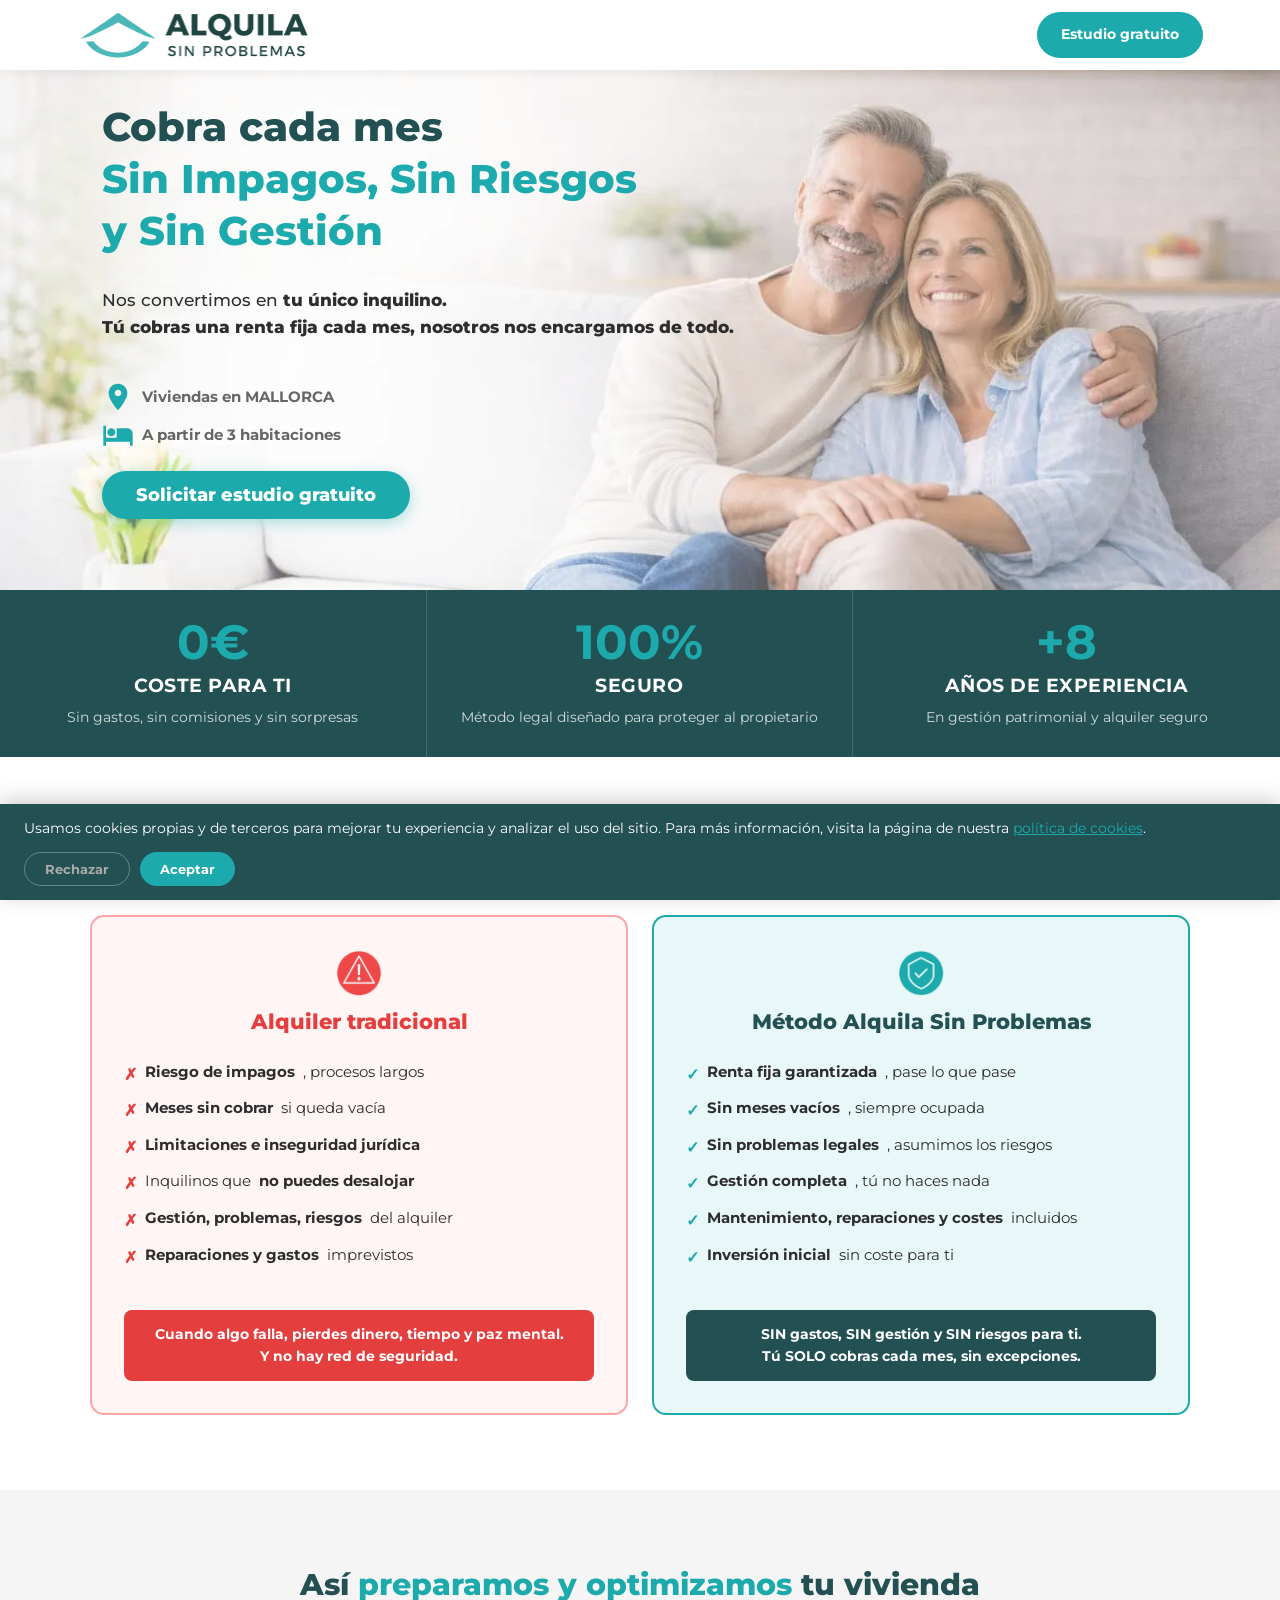
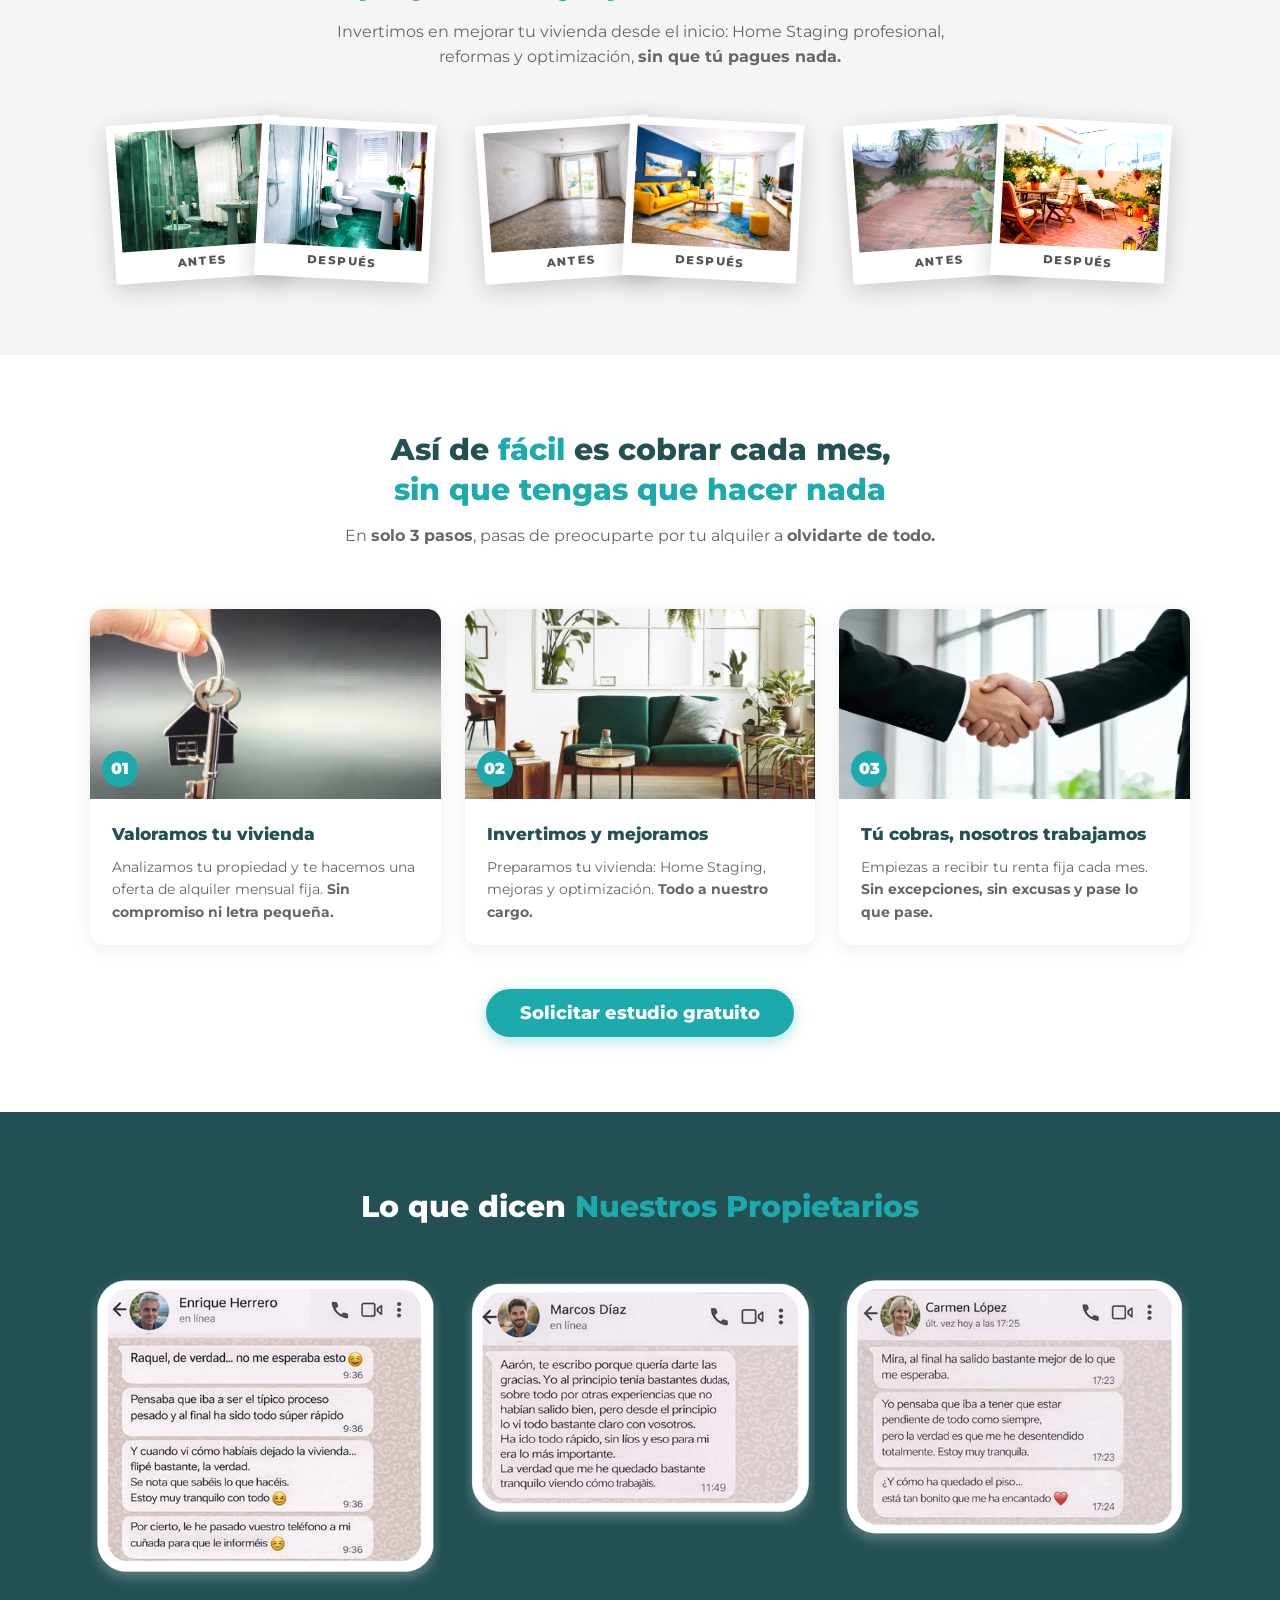
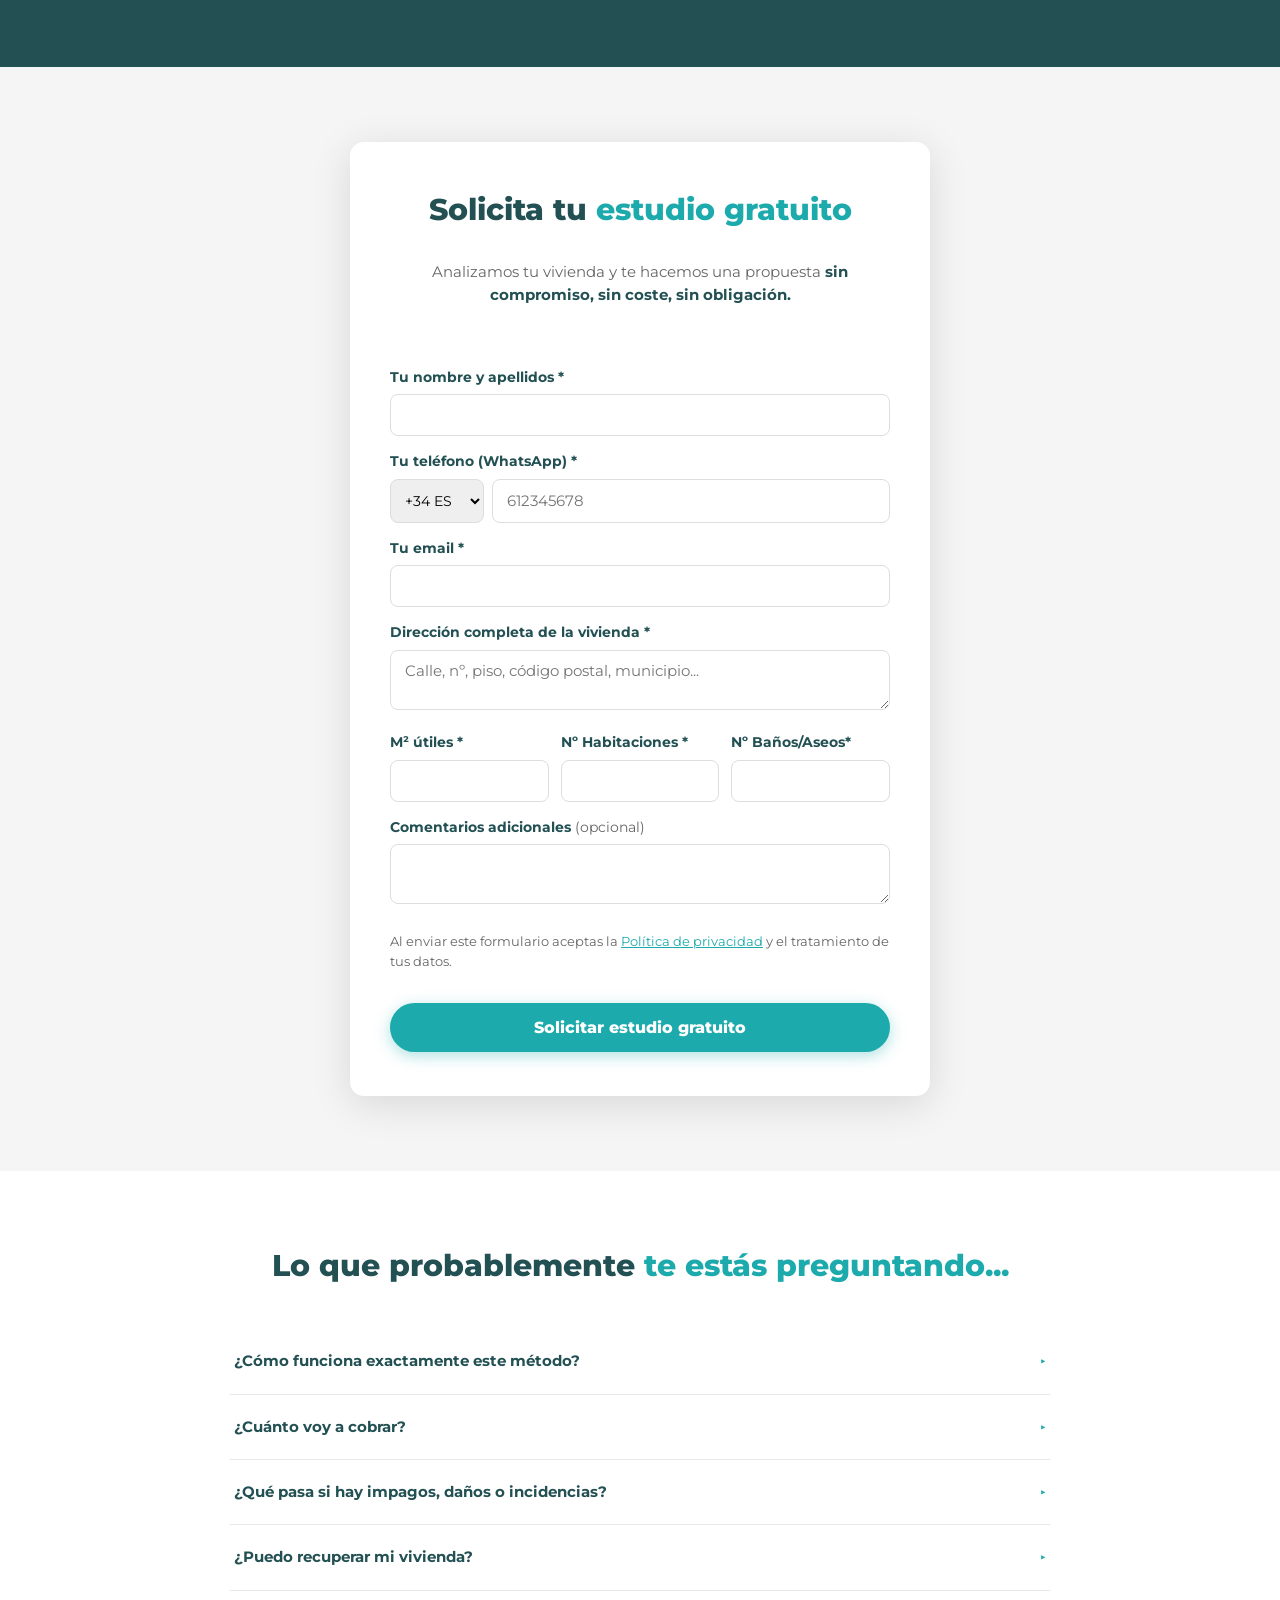
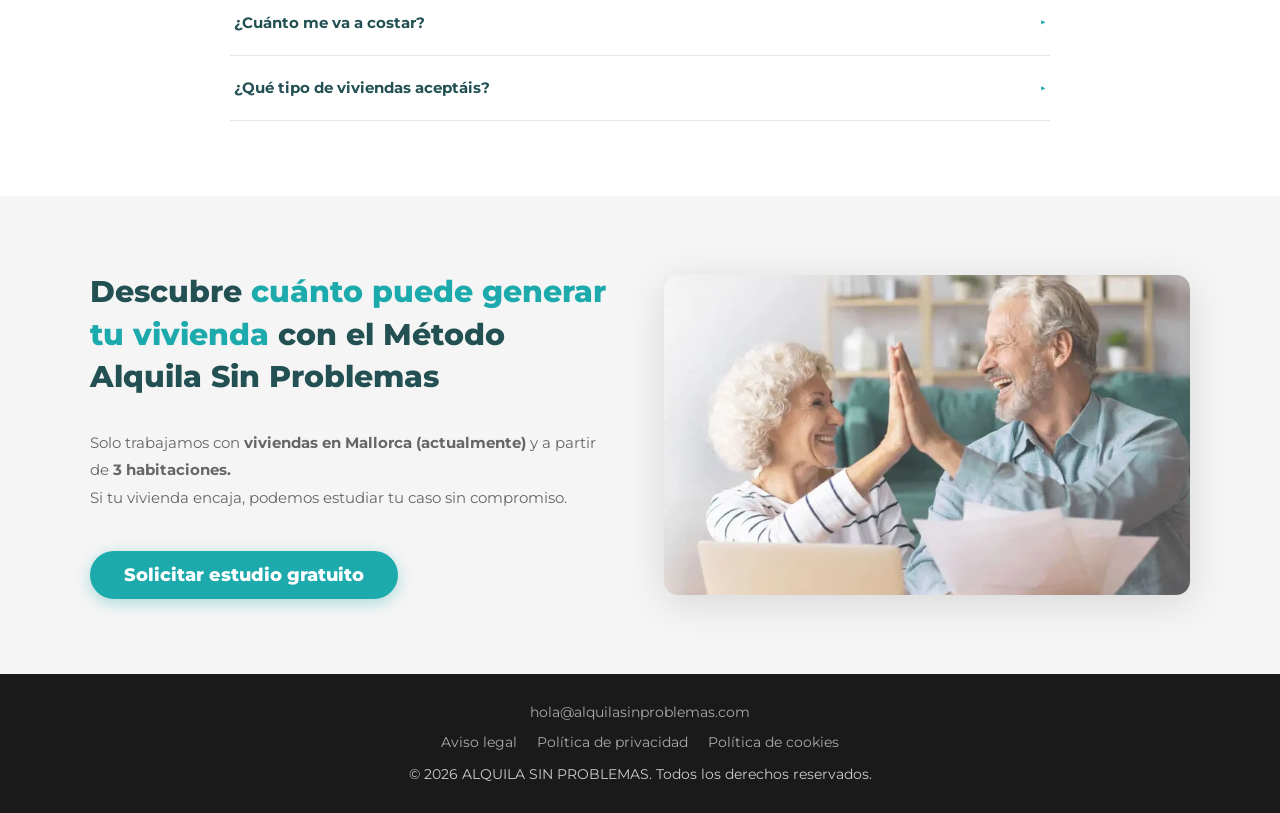
==== index.html @ 0f8e6565 "Update index.html" ====
<!DOCTYPE html>
<html lang="es">
<head>
  <meta charset="UTF-8">
  <meta name="viewport" content="width=device-width, initial-scale=1.0">
  <title>Cobra cada mes, Sin Impagos, Sin Riesgos, Sin Gestión | Alquila Sin Problemas</title>
  <meta name="description" content="Nos convertimos en tu único inquilino. Cobras una renta fija cada mes, sin impagos, sin riesgos, sin gestión. Actualmente operamos en MALLORCA">
  <link rel="icon" type="image/png" href="images/1-FAVICON-WEB-pequeño-logo-alquila-sin-problemas-1.png">
  <meta property="og:type" content="website">
  <meta property="og:url" content="https://alquilasinproblemas.com/">
  <meta property="og:title" content="Cobra cada mes, Sin Impagos, Sin Riesgos, Sin Gestión | Alquila Sin Problemas">
  <meta property="og:description" content="Nos convertimos en tu único inquilino. Cobras una renta fija cada mes. Sin impagos, sin riesgos, sin gestión. 0€ de coste para ti. Actualmente operamos en MALLORCA">
  <meta property="og:image" content="https://alquilasinproblemas.com/images/1A-LOGO-GOOGLE-alquila-sin-problemas-tu-vivienda.png">
  <meta property="og:image:width" content="750">
  <meta property="og:image:height" content="750">
  <meta property="og:locale" content="es_ES">
  <meta property="og:site_name" content="Alquila Sin Problemas">
  <meta name="twitter:card" content="summary_large_image">
  <meta name="twitter:title" content="Cobra cada mes, Sin Impagos, Sin Riesgos, Sin Gestión | Alquila Sin Problemas">
  <meta name="twitter:description" content="Nos convertimos en tu único inquilino. Cobras una renta fija cada mes. Sin impagos, sin riesgos, sin gestión. 0€ de coste.">
  <meta name="twitter:image" content="https://alquilasinproblemas.com/images/1A-LOGO-GOOGLE-alquila-sin-problemas-tu-vivienda.png">
  <link rel="preconnect" href="https://fonts.googleapis.com">
  <link rel="preconnect" href="https://fonts.gstatic.com" crossorigin>
  <link href="https://fonts.googleapis.com/css2?family=Montserrat:wght@400;500;600;700;800;900&display=swap" rel="stylesheet">
  <script async src="https://www.googletagmanager.com/gtag/js?id=G-D1DLY5JELX"></script>
  <script>window.dataLayer=window.dataLayer||[];function gtag(){dataLayer.push(arguments);}gtag('js',new Date());gtag('config','G-D1DLY5JELX');</script>
  <script>!function(f,b,e,v,n,t,s){if(f.fbq)return;n=f.fbq=function(){n.callMethod?n.callMethod.apply(n,arguments):n.queue.push(arguments)};if(!f._fbq)f._fbq=n;n.push=n;n.loaded=!0;n.version='2.0';n.queue=[];t=b.createElement(e);t.async=!0;t.src=v;s=b.getElementsByTagName(e)[0];s.parentNode.insertBefore(t,s)}(window,document,'script','https://connect.facebook.net/en_US/fbevents.js');fbq('init','867315569693475');fbq('track','PageView');</script>
  <noscript><img height="1" width="1" style="display:none" src="https://www.facebook.com/tr?id=867315569693475&ev=PageView&noscript=1"/></noscript>
  <style>
    :root {
      --teal: #1daaac; --teal-dark: #225053; --teal-light: #e8f7f7;
      --gray: #f5f5f5; --white: #ffffff; --text: #2d2d2d; --text-light: #666;
      --red: #e53e3e; --radius: 14px;
      --shadow: 0 4px 20px rgba(0,0,0,0.08); --shadow-lg: 0 8px 40px rgba(0,0,0,0.12);
    }
    *, *::before, *::after { box-sizing: border-box; margin: 0; padding: 0; }
    html { scroll-behavior: smooth; }
    body { font-family: 'Montserrat', sans-serif; color: var(--text); background: var(--white); line-height: 1.6; -webkit-font-smoothing: antialiased; }
    img { max-width: 100%; height: auto; display: block; }
    a { text-decoration: none; color: inherit; }
    .ba-label-mobile { display: none; }
    #cookie-banner {
      position: fixed; bottom: 0; left: 0; right: 0; z-index: 9999;
      background: var(--teal-dark); color: white; padding: 14px 24px;
      display: flex; align-items: center; justify-content: space-between;
      flex-wrap: wrap; gap: 12px; font-size: 0.85rem;
      box-shadow: 0 -4px 20px rgba(0,0,0,0.2);
    }
    #cookie-banner a { color: var(--teal); text-decoration: underline; }
    .cookie-btns { display: flex; gap: 10px; flex-shrink: 0; }
    .btn-cookie { padding: 8px 20px; border-radius: 50px; font-weight: 700; font-size: 0.82rem; cursor: pointer; border: none; font-family: 'Montserrat', sans-serif; }
    .btn-accept { background: var(--teal); color: white; }
    .btn-reject { background: transparent; color: #aaa; border: 1px solid rgba(255,255,255,0.3); }
    .navbar {
      display: flex; align-items: center; justify-content: space-between;
      padding: 10px 6%; background: var(--white);
      box-shadow: 0 2px 12px rgba(0,0,0,0.07); position: sticky; top: 0; z-index: 100;
    }
    .navbar img { height: 50px; width: auto; mix-blend-mode: multiply; }
    .btn-nav {
      background: var(--teal); color: white; padding: 11px 24px;
      border-radius: 50px; font-weight: 700; font-size: 0.9rem; font-family: 'Montserrat', sans-serif;
      transition: background 0.2s, transform 0.1s;
    }
    .btn-nav:hover { background: var(--teal-dark); transform: translateY(-1px); }
    .hero {
      position: relative;
      min-height: 520px;
      background: url('images/3-FOTO-HEADER-BASE-alquila-sin-probemas-tu-vivienda-foto3.webp') center center / cover no-repeat;
      display: flex;
      align-items: center;
    }
    .hero::before {
      content: ''; position: absolute; inset: 0;
      background: linear-gradient(to right, rgba(247,250,250,0.15) 45%, rgba(247,250,250,0.0) 100%);
    }
    .hero-content {
      position: relative; z-index: 1;
      padding: 0px 8% 40px;
      max-width: 100%;
      display: flex; flex-direction: column; gap: 0;
    }
    .hero h1 { font-size: 2.5rem; font-weight: 800; color: var(--teal-dark); line-height: 1.3; margin-bottom: 30px; }
    .hero h1 span { color: var(--teal); display: block; }
    .mobile-br { display: none; }
    .menu-toggle { display: none; }
    .mobile-menu { display: none; }
    .hero-sub { font-size: 1.05rem; color: var(--text); font-weight: 500; margin-bottom: 40px; }
    .hero-sub strong { font-weight: 800; }
    .hero-note { font-size: 0.95rem; color: var(--text-light); display: flex; flex-direction: column; gap: 6px; margin-bottom: 20px; }
    .hero-note span { display: flex; align-items: center; gap: 8px; font-weight: 700; }
    .hero-note span svg { width: 32px; height: 32px; }
    .btn-primary {
      display: inline-block; background: var(--teal); color: white;
      padding: 10px 34px; border-radius: 50px; font-weight: 800; font-size: 1.1rem;
      font-family: 'Montserrat', sans-serif; transition: all 0.2s;
      box-shadow: 0 4px 15px rgba(29,170,172,0.35); border: none; cursor: pointer;
    }
    .btn-primary:hover { background: var(--teal-dark); transform: translateY(-2px); box-shadow: 0 6px 20px rgba(29,170,172,0.45); }
    .stats-bar { background: var(--teal-dark); color: white; display: grid; grid-template-columns: 1fr 1fr 1fr; }
    .stat-item { padding: 28px 20px; text-align: center; border-right: 1px solid rgba(255,255,255,0.15); }
    .stat-item:last-child { border-right: none; }
    .stat-num { font-size: 3rem; font-weight: 700; color: var(--teal); line-height: 1; }
    .stat-label { font-size: 1.2rem; font-weight: 700; margin: 4px 0 5px; text-transform: uppercase; letter-spacing: 0.5px; }
    .stat-desc { font-size: 0.9rem; opacity: 0.8; }
    .section { padding: 75px 6%; }
    .section-gray { background: var(--gray); }
    .container { max-width: 1100px; margin: 0 auto; }
    .text-center { text-align: center; }
    .section-title { font-size: 1.9rem; font-weight: 800; color: var(--teal-dark); margin-bottom: 14px; line-height: 1.3; }
    .section-title span { color: var(--teal); }
    .section-sub { font-size: 1rem; color: var(--text-light); max-width: 660px; margin: 0 auto 60px; }
    .comparison-grid { display: grid; grid-template-columns: 1fr 1fr; gap: 24px; margin-top: 44px; }
    .comp-card { border-radius: var(--radius); padding: 32px; border: 2px solid; }
    .comp-card.bad { border-color: #fca5a5; background: #fff5f5; }
    .comp-card.good { border-color: var(--teal); background: var(--teal-light); }
    .comp-header { display: flex; flex-direction: column; align-items: center; gap: 8px; margin-bottom: 22px; text-align: center; }
    .comp-header img { width: 48px; height: 48px; }
    .comp-title { font-size: 1.3rem; font-weight: 800; }
    .comp-card.bad .comp-title { color: var(--red); }
    .comp-card.good .comp-title { color: var(--teal-dark); }
    .comp-list { list-style: none; display: flex; flex-direction: column; gap: 10px; }
    .comp-list li { font-size: 0.92rem; display: flex; align-items: flex-start; gap: 8px; }
    .comp-list li::before { font-size: 1rem; flex-shrink: 0; margin-top: 1px; }
    .comp-card.bad .comp-list li::before { content: "✗"; color: var(--red); font-weight: 800; }
    .comp-card.good .comp-list li::before { content: "✓"; color: var(--teal); font-weight: 800; }
    .comp-footer { margin-top: 40px; padding: 14px 18px; border-radius: 8px; font-size: 0.9rem; font-weight: 700; text-align: center; line-height: 1.5; }
    .comp-card.bad .comp-footer { background: var(--red); color: white; }
    .comp-card.good .comp-footer { background: var(--teal-dark); color: white; }

    /* BEFORE/AFTER — POLAROID */
    .ba-grid { display: grid; grid-template-columns: repeat(3, 1fr); gap: 5px; margin-top: 44px; }
    .ba-pair { display: flex; justify-content: center; align-items: flex-end; position: relative; height: 150px; }
    .ba-photos { display: contents; }
    .ba-photo { position: relative; width: 48%; background: white; padding: 8px 8px 32px; box-shadow: 0 6px 24px rgba(0,0,0,0.18); border-radius: 2px; flex-shrink: 0; }
    .ba-photo:first-child { transform: rotate(-4deg) translateX(14px); z-index: 1; }
    .ba-photo:last-child { transform: rotate(3deg) translateX(-14px); z-index: 2; }
    .ba-photo img { width: 100%; aspect-ratio: 4/3; object-fit: cover; display: block; filter: saturate(1.3) contrast(1.1) brightness(1.05); }
    .ba-photo img.antes { filter: none; }
    .ba-photo::after { content: attr(data-label); position: absolute; bottom: 8px; left: 0; right: 0; text-align: center; font-size: 0.72rem; font-weight: 800; color: #555; text-transform: uppercase; letter-spacing: 1.5px; font-family: 'Montserrat', sans-serif; }
    .ba-labels-row { display: none; }
    .ba-label-ext { display: none; }

    .steps-grid { display: grid; grid-template-columns: repeat(3, 1fr); gap: 24px; margin-top: 44px; }
    .step-card { background: white; border-radius: var(--radius); box-shadow: var(--shadow); overflow: hidden; transition: transform 0.2s, box-shadow 0.2s; }
    .step-card:hover { transform: translateY(-4px); box-shadow: var(--shadow-lg); }
    .step-img { height: 190px; overflow: hidden; position: relative; }
    .step-img img { width: 100%; height: 100%; object-fit: cover; }
    .step-num { position: absolute; bottom: 12px; left: 12px; background: var(--teal); color: white; width: 36px; height: 36px; border-radius: 50%; display: flex; align-items: center; justify-content: center; font-weight: 900; font-size: 1rem; }
    .step-body { padding: 22px; }
    .step-body h3 { font-size: 1.05rem; font-weight: 800; color: var(--teal-dark); margin-bottom: 8px; }
    .step-body p { font-size: 0.88rem; color: var(--text-light); line-height: 1.6; }
    .testimonials-section { background: var(--teal-dark); }
    .testimonials-section .section-title { color: white; }
    .testimonials-section .section-title span { color: var(--teal); }
    .testimonials-grid { display: grid; grid-template-columns: repeat(3, 1fr); gap: 24px; margin-top: 44px; }
    .testimonial-card { border-radius: var(--radius); overflow: hidden; }
    .testimonial-card img { width: 100%; height: auto; }
    .form-section { background: var(--gray); }
    .form-wrapper { background: white; border-radius: var(--radius); padding: 44px 40px; box-shadow: var(--shadow-lg); max-width: 580px; margin: 0 auto; }
    .form-title { font-size: 1.9rem; font-weight: 800; color: var(--teal-dark); margin-bottom: 6px; text-align: center; }
    .form-sub { font-size: 0.92rem; color: var(--text-light); text-align: center; margin-bottom: 28px; padding-top: 20px; padding-bottom: 30px; }
    .form-sub strong { color: var(--teal-dark); font-weight: 700; }
    .faq-section { background: white; }
    .faq-list { max-width: 820px; margin: 0 auto; }
    .faq-item { border-bottom: 1px solid #e8e8e8; }
    .faq-q { display: flex; align-items: center; justify-content: space-between; padding: 20px 4px; cursor: pointer; font-weight: 700; font-size: 0.95rem; color: var(--teal-dark); gap: 12px; user-select: none; }
    .faq-q::after { content: "▶"; font-size: 0.65rem; color: var(--teal); transition: transform 0.2s; flex-shrink: 0; }
    .faq-item.open .faq-q::after { transform: rotate(90deg); }
    .faq-a { display: none; padding: 0 4px 20px; font-size: 0.92rem; color: var(--text); line-height: 1.75; }
    .faq-item.open .faq-a { display: block; }
    .faq-a strong { font-weight: 800; color: var(--teal-dark); }
    .final-cta { background: var(--gray); overflow: hidden; }
    .final-cta-inner { display: grid; grid-template-columns: 1fr 1fr; align-items: center; gap: 48px; }
    .final-cta-text h2 { font-size: 1.9rem; font-weight: 800; color: var(--teal-dark); margin-bottom: 30px; line-height: 1.4; }
    .final-cta-text h2 span { color: var(--teal); }
    .final-cta-text p { color: var(--text-light); margin-bottom: 40px; font-size: 0.95rem; line-height: 1.8; }
    .final-cta-img { border-radius: var(--radius); overflow: hidden; box-shadow: var(--shadow-lg); }
    .final-cta-img img { width: 100%; height: 320px; object-fit: cover; object-position: right center; }
    footer { background: #1a1a1a; color: #ccc; text-align: center; padding: 28px 6%; font-size: 0.85rem; }
    footer a { color: #aaa; transition: color 0.2s; }
    footer a:hover { color: var(--teal); }
    .footer-links { margin: 8px 0 10px; display: flex; justify-content: center; gap: 20px; flex-wrap: wrap; }
    @media (max-width: 960px) {
      .hero-content { padding: 30px 6%; }
      .hero h1 { font-size: 2rem; }
      .comparison-grid { grid-template-columns: 1fr; }
      .steps-grid { grid-template-columns: 1fr; }
      .testimonials-grid { grid-template-columns: 1fr; }
      .final-cta-inner { grid-template-columns: 1fr; }
      .final-cta-img { display: none; }
      .stats-bar { grid-template-columns: 1fr; }
      .stat-item { border-right: none; border-bottom: 1px solid rgba(255,255,255,0.15); }
      .stat-item:last-child { border-bottom: none; }
    }
    @media (max-width: 768px) {
      .final-cta-img { display: block; order: -1; margin-bottom: 24px; }
      .section { padding: 55px 5%; }
      .ba-grid { grid-template-columns: 1fr; gap: 30px; }
      .ba-pair { flex-direction: column; align-items: center; height: auto; gap: 15px; padding: 20px 0; }
      .ba-photo { width: 80%; transform: none !important; }
      .ba-photo:first-child { transform: rotate(-2deg) !important; z-index: 1; }
      .ba-photo:last-child { transform: rotate(2deg) !important; z-index: 2; margin-top: -15px; }
      .ba-photo:first-child::after { display: none; }
      .ba-label-mobile { display: block; text-align: center; font-size: 0.8rem; font-weight: 800; color: #555; text-transform: uppercase; letter-spacing: 1.5px; padding-top: 6px; }
      .hero h1 { font-size: 35px; }
      .hero h1 { padding-top: 35px; }
      .form-wrapper { padding: 28px 18px; }
      .btn-nav { display: none; }
      .menu-toggle { display: flex; align-items: center; justify-content: center; background: transparent; border: none; padding: 10px; cursor: pointer; font-size: 1.5rem; color: #000; }
      .mobile-menu { position: absolute; top: 100%; left: 0; right: 0; background: white; box-shadow: 0 8px 20px rgba(0,0,0,0.1); padding: 20px 6%; z-index: 99; }
      .mobile-menu.open { display: block; }
      .hero { background: url('images/3-FOTO-HEADER-WEB-alquila-sin-probemas-tu-vivienda-foto3.webp') center top / cover no-repeat; min-height: 620px; }
      .hero-content { padding-bottom: 40px; }
      .hero-note { margin-bottom: 360px; font-size: 1.2rem; }
      .mobile-br { display: block; }
      .btn-primary { display: block; text-align: center; font-size: 1.1rem; }
      .btn-nav { font-size: 1.1rem; }
      .btn-cookie { font-size: 1.1rem; }
      .hero-sub { font-size: 1.3rem; }
      .stat-num { font-size: 4rem; }
      .stat-label { font-size: 25px; }
      .stat-desc { font-size: 19px; }
      .section-title { font-size: 32px !important; }
      .form-title { font-size: 32px !important; line-height: 1.3; }
      .final-cta-text h2 { font-size: 32px !important; }
      .comp-list { gap: 18px; }
      .comp-list li { font-size: 18px; display: block; padding-left: 22px; position: relative; }
      .comp-list li::before { position: absolute; left: 0; top: 2px; font-size: 1.4rem; }
      .comp-footer { font-size: 20px; }
      .comp-title { font-size: 24px; }
      .step-body p { font-size: 16px; }
      .step-body h3 { font-size: 22px; }
      .faq-q { font-size: 18px; }
      .faq-a { font-size: 16px; }
      .section-sub { font-size: 18px; }
      .hero-note { font-size: 16px; }
      .form-sub { font-size: 16px; }
      input, select, textarea { font-size: 16px !important; }
      label { font-size: 15px !important; }
      .form-grid-3 { grid-template-columns: 1fr 1fr !important; }
      .stat-item:last-child { padding-bottom: 32px; }
      .final-cta-text p { font-size: 18px; }
.steps-grid { gap: 60px; }
.step-num { font-size: 2rem; width: 60px; height: 60px; }
    }
    @media (max-width: 480px) {
      .section-title { font-size: 1.35rem; }
    }
  </style>
</head>
<body>

<div id="cookie-banner">
  <span>Usamos cookies propias y de terceros para mejorar tu experiencia y analizar el uso del sitio. Para más información, visita la página de nuestra <a href="politica-cookies.html">política de cookies</a>.</span>
  <div class="cookie-btns">
    <button class="btn-cookie btn-reject" onclick="closeCookies()">Rechazar</button>
    <button class="btn-cookie btn-accept" onclick="acceptCookies()">Aceptar</button>
  </div>
</div>

<nav class="navbar" style="position:relative">
  <a href="index.html"><img src="images/2-LOGO-largo-alquila-sin-problemas-alquiler.png" alt="Alquila Sin Problemas"></a>
  <a href="#formulario" class="btn-nav">Estudio gratuito</a>
  <button class="menu-toggle" onclick="this.parentElement.querySelector('.mobile-menu').classList.toggle('open')">☰</button>
  <div class="mobile-menu">
    <a href="#formulario" class="btn-primary" style="width:100%;text-align:center;display:block" onclick="this.closest('.mobile-menu').classList.remove('open')">Solicitar estudio gratuito</a>
  </div>
</nav>

<section class="hero">
  <div class="hero-content">
    <h1>Cobra cada mes<br><span>Sin Impagos, <br class="mobile-br">Sin Riesgos<br>y Sin Gestión</span></h1>
    <p class="hero-sub">Nos convertimos en <strong>tu único inquilino.</strong><br><strong>Tú cobras una renta fija cada mes, nosotros nos encargamos de todo.</strong></p>
    <div>
      <p class="hero-note">
        <span><svg width="16" height="16" viewBox="0 0 24 24" fill="none"><path d="M12 2C8.13 2 5 5.13 5 9c0 5.25 7 13 7 13s7-7.75 7-13c0-3.87-3.13-7-7-7zm0 9.5c-1.38 0-2.5-1.12-2.5-2.5s1.12-2.5 2.5-2.5 2.5 1.12 2.5 2.5-1.12 2.5-2.5 2.5z" fill="#1daaac"/></svg>Viviendas en MALLORCA</span>
        <span><svg width="16" height="16" viewBox="0 0 24 24" fill="none"><path d="M7 13c1.66 0 3-1.34 3-3S8.66 7 7 7s-3 1.34-3 3 1.34 3 3 3zm12-6h-8v7H3V5H1v15h2v-3h18v3h2v-9c0-2.21-1.79-4-4-4z" fill="#1daaac"/></svg>A partir de 3 habitaciones</span>
      </p>
      <a href="#formulario" class="btn-primary">Solicitar estudio gratuito</a>
    </div>
  </div>
</section>

<div class="stats-bar">
  <div class="stat-item">
    <div class="stat-num">0€</div>
    <div class="stat-label">Coste para ti</div>
    <div class="stat-desc">Sin gastos, sin comisiones y sin sorpresas</div>
  </div>
  <div class="stat-item">
    <div class="stat-num">100%</div>
    <div class="stat-label">Seguro</div>
    <div class="stat-desc">Método legal diseñado para proteger al propietario</div>
  </div>
  <div class="stat-item">
    <div class="stat-num">+8</div>
    <div class="stat-label">Años de experiencia</div>
    <div class="stat-desc">En gestión patrimonial y alquiler seguro</div>
  </div>
</div>

<section class="section">
  <div class="container">
    <h2 class="section-title text-center">El problema no es alquilar, es <span>TODO lo que viene después</span></h2>
    <div class="comparison-grid">
      <div class="comp-card bad">
        <div class="comp-header">
          <img src="images/4A-icono-MODELO-TRADICIONAL.png" alt="">
          <div class="comp-title">Alquiler tradicional</div>
        </div>
        <ul class="comp-list">
          <li><strong>Riesgo de impagos</strong>, procesos largos</li>
          <li><strong>Meses sin cobrar</strong> si queda vacía</li>
          <li><strong>Limitaciones e inseguridad jurídica</strong></li>
          <li>Inquilinos que <strong>no puedes desalojar</strong></li>
          <li><strong>Gestión, problemas, riesgos</strong> del alquiler</li>
          <li><strong>Reparaciones y gastos</strong> imprevistos</li>
        </ul>
        <div class="comp-footer">Cuando algo falla, pierdes dinero, tiempo y paz mental.<br>Y no hay red de seguridad.</div>
      </div>
      <div class="comp-card good">
        <div class="comp-header">
          <img src="images/4B-icono-MODELO-ALQUILA-SIN-PROBLEMAS.png" alt="">
          <div class="comp-title">Método Alquila Sin Problemas</div>
        </div>
        <ul class="comp-list">
          <li><strong>Renta fija garantizada</strong>, pase lo que pase</li>
          <li><strong>Sin meses vacíos</strong>, siempre ocupada</li>
          <li><strong>Sin problemas legales</strong>, asumimos los riesgos</li>
          <li><strong>Gestión completa</strong>, tú no haces nada</li>
          <li><strong>Mantenimiento, reparaciones y costes</strong> incluidos</li>
          <li><strong>Inversión inicial</strong> sin coste para ti</li>
        </ul>
        <div class="comp-footer">SIN gastos, SIN gestión y SIN riesgos para ti.<br>Tú SOLO cobras cada mes, sin excepciones.</div>
      </div>
    </div>
  </div>
</section>

<section class="section section-gray">
  <div class="container">
    <h2 class="section-title text-center">Así <span>preparamos y optimizamos</span> tu vivienda</h2>
    <p class="section-sub text-center">Invertimos en mejorar tu vivienda desde el inicio: Home Staging profesional, reformas y optimización, <strong>sin que tú pagues nada.</strong></p>
    <div class="ba-grid">
      <div class="ba-pair">
        <div class="ba-photos">
          <div class="ba-photo" data-label="ANTES"><img src="images/5A-bano-antes.webp" alt="Baño antes" class="antes" loading="lazy"><span class="ba-label-mobile">ANTES</span></div>
          <div class="ba-photo" data-label="DESPUÉS"><img src="images/5C-bano-despues.webp" alt="Baño después" loading="lazy"></div>
        </div>
      </div>
      <div class="ba-pair">
        <div class="ba-photos">
          <div class="ba-photo" data-label="ANTES"><img src="images/6A-salon-antes.webp" alt="Salón antes" class="antes" loading="lazy"><span class="ba-label-mobile">ANTES</span></div>
          <div class="ba-photo" data-label="DESPUÉS"><img src="images/6B-salon-despues.webp" alt="Salón después" loading="lazy"></div>
        </div>
      </div>
      <div class="ba-pair">
        <div class="ba-photos">
          <div class="ba-photo" data-label="ANTES"><img src="images/7A-terraza-antes.webp" alt="Terraza antes" class="antes" loading="lazy"><span class="ba-label-mobile">ANTES</span></div>
          <div class="ba-photo" data-label="DESPUÉS"><img src="images/7B-terraza-despues.webp" alt="Terraza después" loading="lazy"></div>
        </div>
      </div>
    </div>
  </div>
</section>

<section class="section">
  <div class="container">
    <h2 class="section-title text-center">Así de <span>fácil</span> es cobrar cada mes,<br><span>sin que tengas que hacer nada</span></h2>
    <p class="section-sub text-center" style="margin:0 auto 60px;">En <strong>solo 3 pasos</strong>, pasas de preocuparte por tu alquiler a <strong>olvidarte de todo.</strong></p>
    <div class="steps-grid">
      <div class="step-card">
        <div class="step-img">
          <img src="images/8A-Valoramos-tu-vivienda-alquila-sin-problemas.webp" alt="Valoramos tu vivienda" loading="lazy">
          <div class="step-num">01</div>
        </div>
        <div class="step-body">
          <h3>Valoramos tu vivienda</h3>
          <p>Analizamos tu propiedad y te hacemos una oferta de alquiler mensual fija. <strong>Sin compromiso ni letra pequeña.</strong></p>
        </div>
      </div>
      <div class="step-card">
        <div class="step-img">
          <img src="images/8B-invertimos-y-mejoramos-alquila-sin-problemas.webp" alt="Invertimos y mejoramos" loading="lazy">
          <div class="step-num">02</div>
        </div>
        <div class="step-body">
          <h3>Invertimos y mejoramos</h3>
          <p>Preparamos tu vivienda: Home Staging, mejoras y optimización. <strong>Todo a nuestro cargo.</strong></p>
        </div>
      </div>
      <div class="step-card">
        <div class="step-img">
          <img src="images/8C-tu-cobras-nosotros-trabajamos-alquila-sin-problemas.webp" alt="Tú cobras, nosotros trabajamos" loading="lazy">
          <div class="step-num">03</div>
        </div>
        <div class="step-body">
          <h3>Tú cobras, nosotros trabajamos</h3>
          <p>Empiezas a recibir tu renta fija cada mes. <strong>Sin excepciones, sin excusas y pase lo que pase.</strong></p>
        </div>
      </div>
    </div>
    <div class="text-center" style="margin-top:44px;">
      <a href="#formulario" class="btn-primary">Solicitar estudio gratuito</a>
    </div>
  </div>
</section>

<section class="section testimonials-section">
  <div class="container">
    <h2 class="section-title text-center">Lo que dicen <span>Nuestros Propietarios</span></h2>
    <div class="testimonials-grid">
      <div class="testimonial-card"><img src="images/10-reseña-alquila-sin-problemas-1.png" alt="Testimonio Enrique Herrero" loading="lazy"></div>
      <div class="testimonial-card"><img src="images/10-reseña-alquila-sin-problemas-2.png" alt="Testimonio Marcos Díaz" loading="lazy"></div>
      <div class="testimonial-card"><img src="images/10-resena-alquila-sin-problemas-3.png" alt="Testimonio Carmen López" loading="lazy"></div>
    </div>
  </div>
</section>

<section class="section form-section" id="formulario">
  <div class="container">
    <div class="form-wrapper">
      <h2 class="form-title">Solicita tu <span style="color:var(--teal)">estudio gratuito</span></h2>
      <p class="form-sub">Analizamos tu vivienda y te hacemos una propuesta <strong>sin compromiso, sin coste, sin obligación.</strong></p>
      <form method="POST" action="/api/submit-web">
        <div style="margin-bottom:14px">
          <label style="display:block;font-weight:700;font-size:0.88rem;color:var(--teal-dark);margin-bottom:6px">Tu nombre y apellidos *</label>
          <input type="text" name="NOMBRE" required style="width:100%;padding:11px 14px;border:1.5px solid #ddd;border-radius:8px;font-family:Montserrat,sans-serif;font-size:0.92rem" oninvalid="this.setCustomValidity('Por favor introduce tu nombre')" oninput="this.setCustomValidity('')">
        </div>
        <div style="margin-bottom:14px">
          <label style="display:block;font-weight:700;font-size:0.88rem;color:var(--teal-dark);margin-bottom:6px">Tu teléfono (WhatsApp) *</label>
          <div style="display:flex;gap:8px">
            <select name="SMS__COUNTRY_CODE" style="padding:11px 10px;border:1.5px solid #ddd;border-radius:8px;font-family:Montserrat,sans-serif;font-size:0.88rem;flex-shrink:0">
              <option value="+34" selected>+34 ES</option>
              <option value="+1">+1 US</option>
              <option value="+44">+44 GB</option>
              <option value="+33">+33 FR</option>
              <option value="+49">+49 DE</option>
              <option value="+39">+39 IT</option>
              <option value="+351">+351 PT</option>
            </select>
            <input type="tel" name="SMS" required pattern="[0-9]{6,15}" style="width:100%;padding:11px 14px;border:1.5px solid #ddd;border-radius:8px;font-family:Montserrat,sans-serif;font-size:0.92rem" placeholder="612345678" oninvalid="this.setCustomValidity('Introduce un número de teléfono válido')" oninput="this.setCustomValidity('');this.value=this.value.replace(/[^0-9]/g,'')">
          </div>
        </div>
        <div style="margin-bottom:14px">
          <label style="display:block;font-weight:700;font-size:0.88rem;color:var(--teal-dark);margin-bottom:6px">Tu email *</label>
          <input type="email" name="EMAIL" required style="width:100%;padding:11px 14px;border:1.5px solid #ddd;border-radius:8px;font-family:Montserrat,sans-serif;font-size:0.92rem" oninvalid="this.setCustomValidity('Introduce un email válido')" oninput="this.setCustomValidity('')">
        </div>
        <div style="margin-bottom:14px">
          <label style="display:block;font-weight:700;font-size:0.88rem;color:var(--teal-dark);margin-bottom:6px">Dirección completa de la vivienda *</label>
          <textarea name="DIRECCION" required rows="2" style="width:100%;padding:11px 14px;border:1.5px solid #ddd;border-radius:8px;font-family:Montserrat,sans-serif;font-size:0.92rem;resize:vertical" placeholder="Calle, nº, piso, código postal, municipio..." oninvalid="this.setCustomValidity('Introduce la dirección de la vivienda')" oninput="this.setCustomValidity('')"></textarea>
        </div>
        <div style="display:grid;grid-template-columns:1fr 1fr 1fr;gap:12px;margin-bottom:14px" class="form-grid-3">
          <div>
            <label style="display:block;font-weight:700;font-size:0.88rem;color:var(--teal-dark);margin-bottom:6px">M² útiles *</label>
            <input type="number" name="M2" required min="1" style="width:100%;padding:11px 14px;border:1.5px solid #ddd;border-radius:8px;font-family:Montserrat,sans-serif;font-size:0.92rem" oninvalid="this.setCustomValidity('Introduce los m²')" oninput="this.setCustomValidity('')">
          </div>
          <div>
            <label style="display:block;font-weight:700;font-size:0.88rem;color:var(--teal-dark);margin-bottom:6px">Nº Habitaciones *</label>
            <input type="number" name="HABITACIONES" required min="1" style="width:100%;padding:11px 14px;border:1.5px solid #ddd;border-radius:8px;font-family:Montserrat,sans-serif;font-size:0.92rem" oninvalid="this.setCustomValidity('Introduce el nº de habitaciones')" oninput="this.setCustomValidity('')">
          </div>
          <div>
            <label style="display:block;font-weight:700;font-size:0.88rem;color:var(--teal-dark);margin-bottom:6px">Nº Baños/Aseos*</label>
            <input type="number" name="BANOS" required min="1" style="width:100%;padding:11px 14px;border:1.5px solid #ddd;border-radius:8px;font-family:Montserrat,sans-serif;font-size:0.92rem" oninvalid="this.setCustomValidity('Introduce el nº de baños')" oninput="this.setCustomValidity('')">
          </div>
        </div>
        <div style="margin-bottom:20px">
          <label style="display:block;font-weight:700;font-size:0.88rem;color:var(--teal-dark);margin-bottom:6px">Comentarios adicionales <span style="font-weight:400;color:var(--text-light)">(opcional)</span></label>
          <textarea name="COMENTARIOS" rows="2" style="width:100%;padding:11px 14px;border:1.5px solid #ddd;border-radius:8px;font-family:Montserrat,sans-serif;font-size:0.92rem;resize:vertical"></textarea>
        </div>
        <div style="font-size:0.8rem;color:var(--text-light);margin-bottom:30px">
          Al enviar este formulario aceptas la <a href="politica-privacidad.html" style="color:var(--teal);text-decoration:underline">Política de privacidad</a> y el tratamiento de tus datos.
        </div>
        <button type="submit" class="btn-primary" style="width:100%;font-size:1rem;padding:15px">Solicitar estudio gratuito</button>
      </form>
    </div>
  </div>
</section>

<section class="section faq-section">
  <div class="container">
    <h2 class="section-title text-center">Lo que probablemente <span>te estás preguntando...</span></h2>
    <div class="faq-list" style="margin-top:44px">
      <div class="faq-item">
        <div class="faq-q">¿Cómo funciona exactamente este método?</div>
        <div class="faq-a">Primero, <strong>analizamos tu vivienda y fijamos una renta mensual</strong> contigo. Después, firmamos un contrato donde <strong>Alquila Sin Problemas se convierte en tu único inquilino</strong>. A partir de ahí, <strong>nos encargamos de todo</strong>: gestión, mantenimiento, costes y riesgos. <strong>Recibes tu renta fija cada mes, sin excepciones.</strong></div>
      </div>
      <div class="faq-item">
        <div class="faq-q">¿Cuánto voy a cobrar?</div>
        <div class="faq-a">La renta depende de las características y ubicación de tu vivienda. Tras analizarla, te proponemos <strong>una renta fija clara antes de firmar.</strong></div>
      </div>
      <div class="faq-item">
        <div class="faq-q">¿Qué pasa si hay impagos, daños o incidencias?</div>
        <div class="faq-a">El problema no es tuyo. <strong>Nosotros asumimos el 100% del riesgo.</strong> Todos los gastos de <strong>mantenimiento, reparaciones y mejora corren de nuestra cuenta.</strong> Tu renta está garantizada <strong>pase lo que pase.</strong></div>
      </div>
      <div class="faq-item">
        <div class="faq-q">¿Puedo recuperar mi vivienda?</div>
        <div class="faq-a">Sí, las condiciones quedan definidas en el contrato desde el principio. <strong>La propiedad sigue siendo 100% tuya.</strong></div>
      </div>
      <div class="faq-item">
        <div class="faq-q">¿Cuánto me va a costar?</div>
        <div class="faq-a">Nada. <strong>No hay comisiones, ni cuotas.</strong> Nosotros asumimos <strong>toda la gestión, los costes y el riesgo.</strong></div>
      </div>
      <div class="faq-item">
        <div class="faq-q">¿Qué tipo de viviendas aceptáis?</div>
        <div class="faq-a">Viviendas en <strong>Mallorca (actualmente)</strong>, a partir de <strong>3 habitaciones.</strong></div>
      </div>
    </div>
  </div>
</section>

<section class="section final-cta">
  <div class="container">
    <div class="final-cta-inner">
      <div class="final-cta-text">
        <h2>Descubre <span>cuánto puede generar tu vivienda</span> con el Método Alquila Sin Problemas</h2>
        <p>Solo trabajamos con <strong>viviendas en Mallorca (actualmente)</strong> y a partir de <strong>3 habitaciones.</strong><br>Si tu vivienda encaja, podemos estudiar tu caso sin compromiso.</p>
        <a href="#formulario" class="btn-primary">Solicitar estudio gratuito</a>
      </div>
      <div class="final-cta-img">
        <img src="images/9-FOTO-CTA-ULTIMO-alquila-sin-problemas.webp" alt="Propietarios felices con renta garantizada" loading="lazy">
      </div>
    </div>
  </div>
</section>

<footer>
  <p><a href="mailto:hola@alquilasinproblemas.com">hola@alquilasinproblemas.com</a></p>
  <div class="footer-links">
    <a href="aviso-legal.html">Aviso legal</a>
    <a href="politica-privacidad.html">Política de privacidad</a>
    <a href="politica-cookies.html">Política de cookies</a>
  </div>
  <p>© <span id="year"></span> ALQUILA SIN PROBLEMAS. Todos los derechos reservados.</p>
</footer>

<script>
  document.getElementById('year').textContent = new Date().getFullYear();
  document.querySelectorAll('.faq-q').forEach(q => {
    q.addEventListener('click', () => {
      const item = q.parentElement;
      const isOpen = item.classList.contains('open');
      document.querySelectorAll('.faq-item').forEach(i => i.classList.remove('open'));
      if (!isOpen) item.classList.add('open');
    });
  });
  if (localStorage.getItem('cookies')) document.getElementById('cookie-banner').style.display = 'none';
  function acceptCookies() { localStorage.setItem('cookies', 'accepted'); document.getElementById('cookie-banner').style.display = 'none'; }
  function closeCookies() { localStorage.setItem('cookies', 'rejected'); document.getElementById('cookie-banner').style.display = 'none'; }
</script>
<a href="#" id="btn-top" aria-label="Volver arriba" style="
  position:fixed; bottom:28px; right:28px; z-index:9999;
  background:var(--teal); color:white;
  width:48px; height:48px; border-radius:50%;
  display:none; align-items:center; justify-content:center;
  box-shadow:0 4px 16px rgba(0,0,0,0.2);
  font-size:1.4rem; line-height:1; transition:background 0.2s;
">▲</a>
<script>
  var btnTop = document.getElementById('btn-top');
  window.addEventListener('scroll', function() {
    btnTop.style.display = window.scrollY > 300 ? 'flex' : 'none';
  });
</script>
</body>
</html>
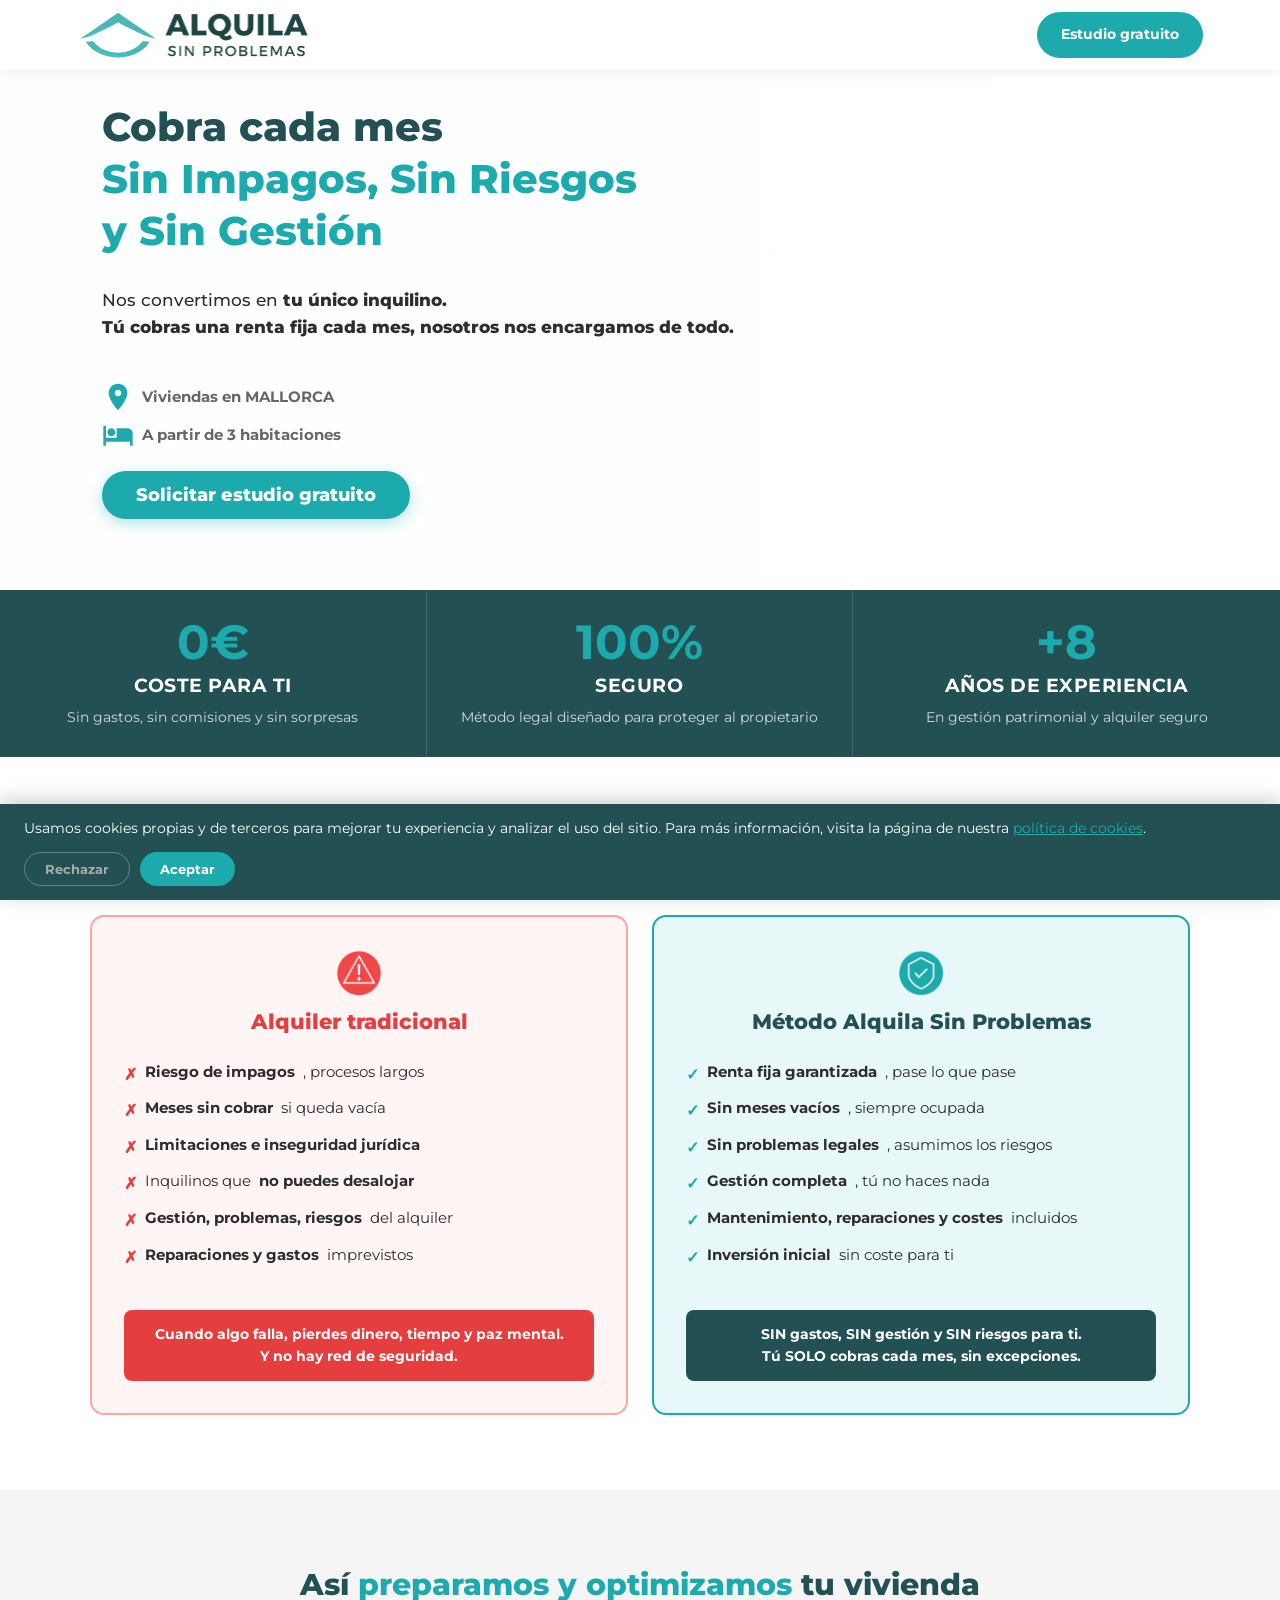
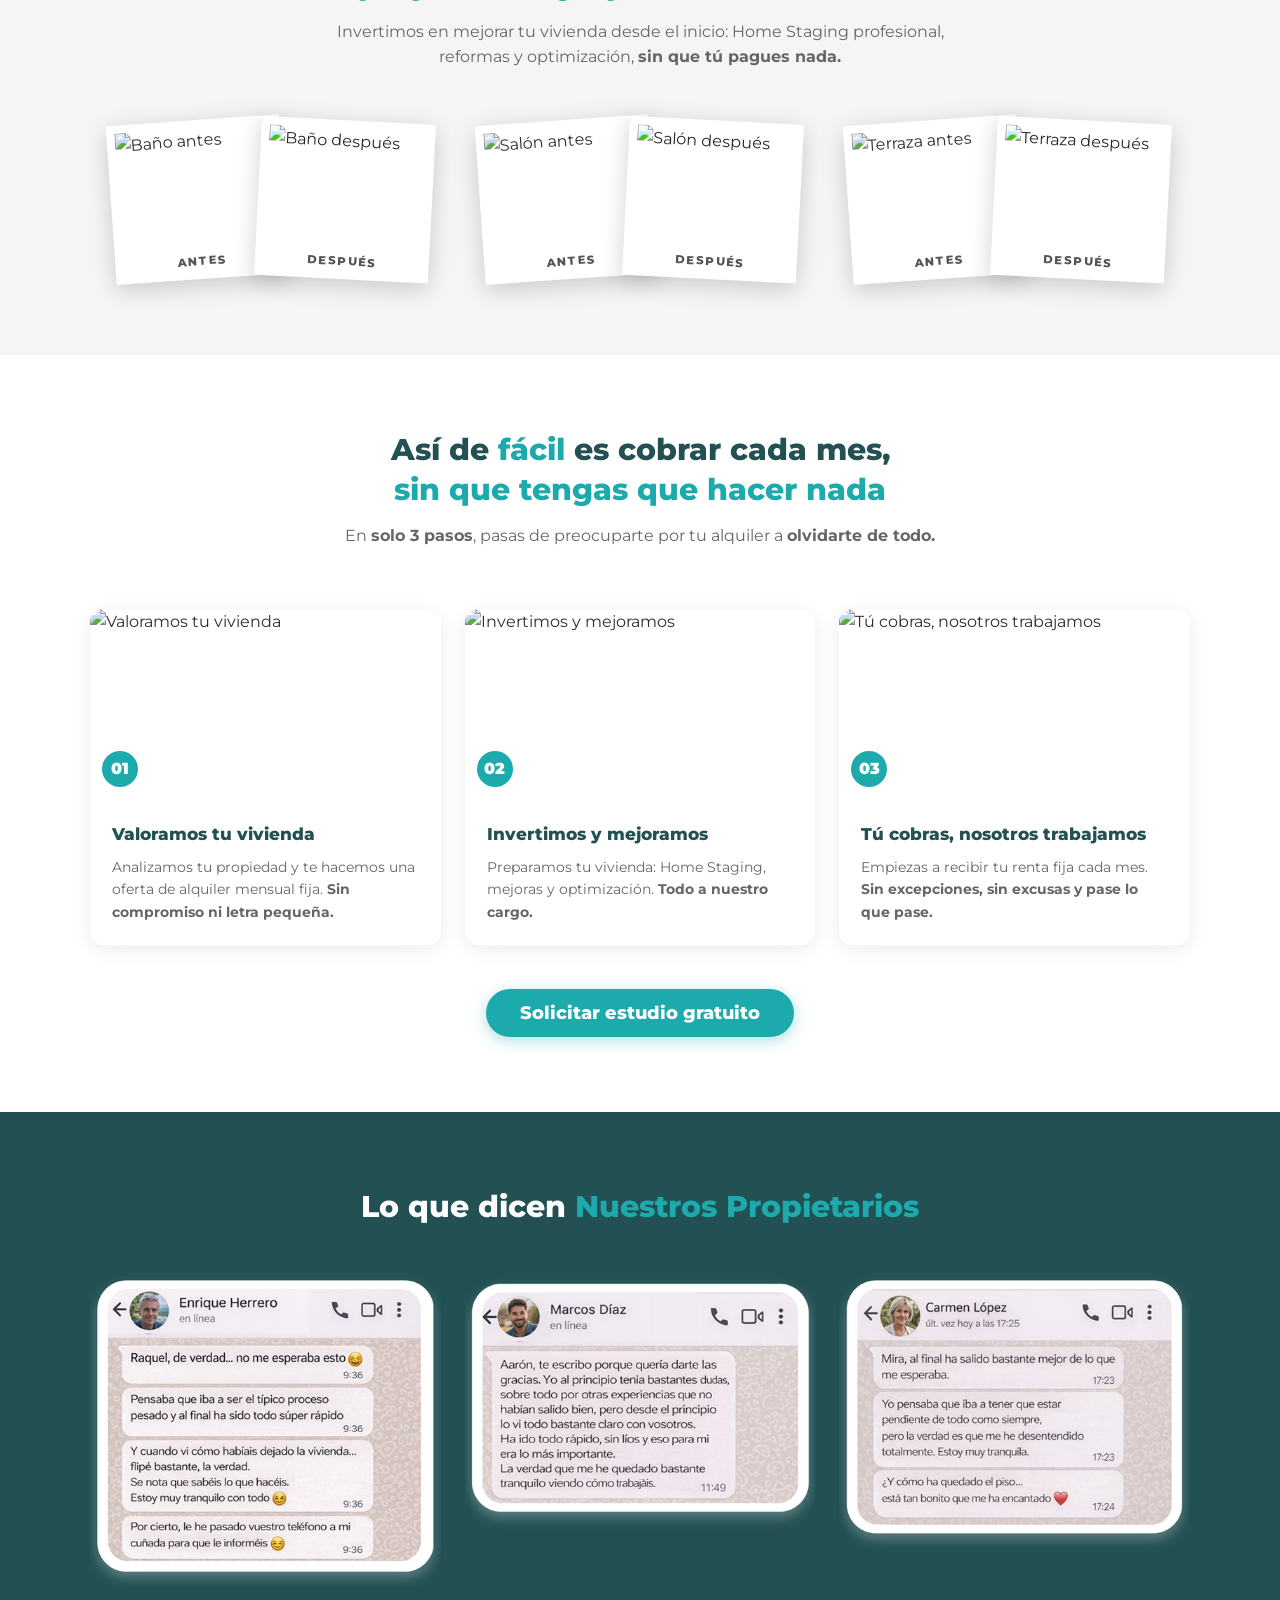
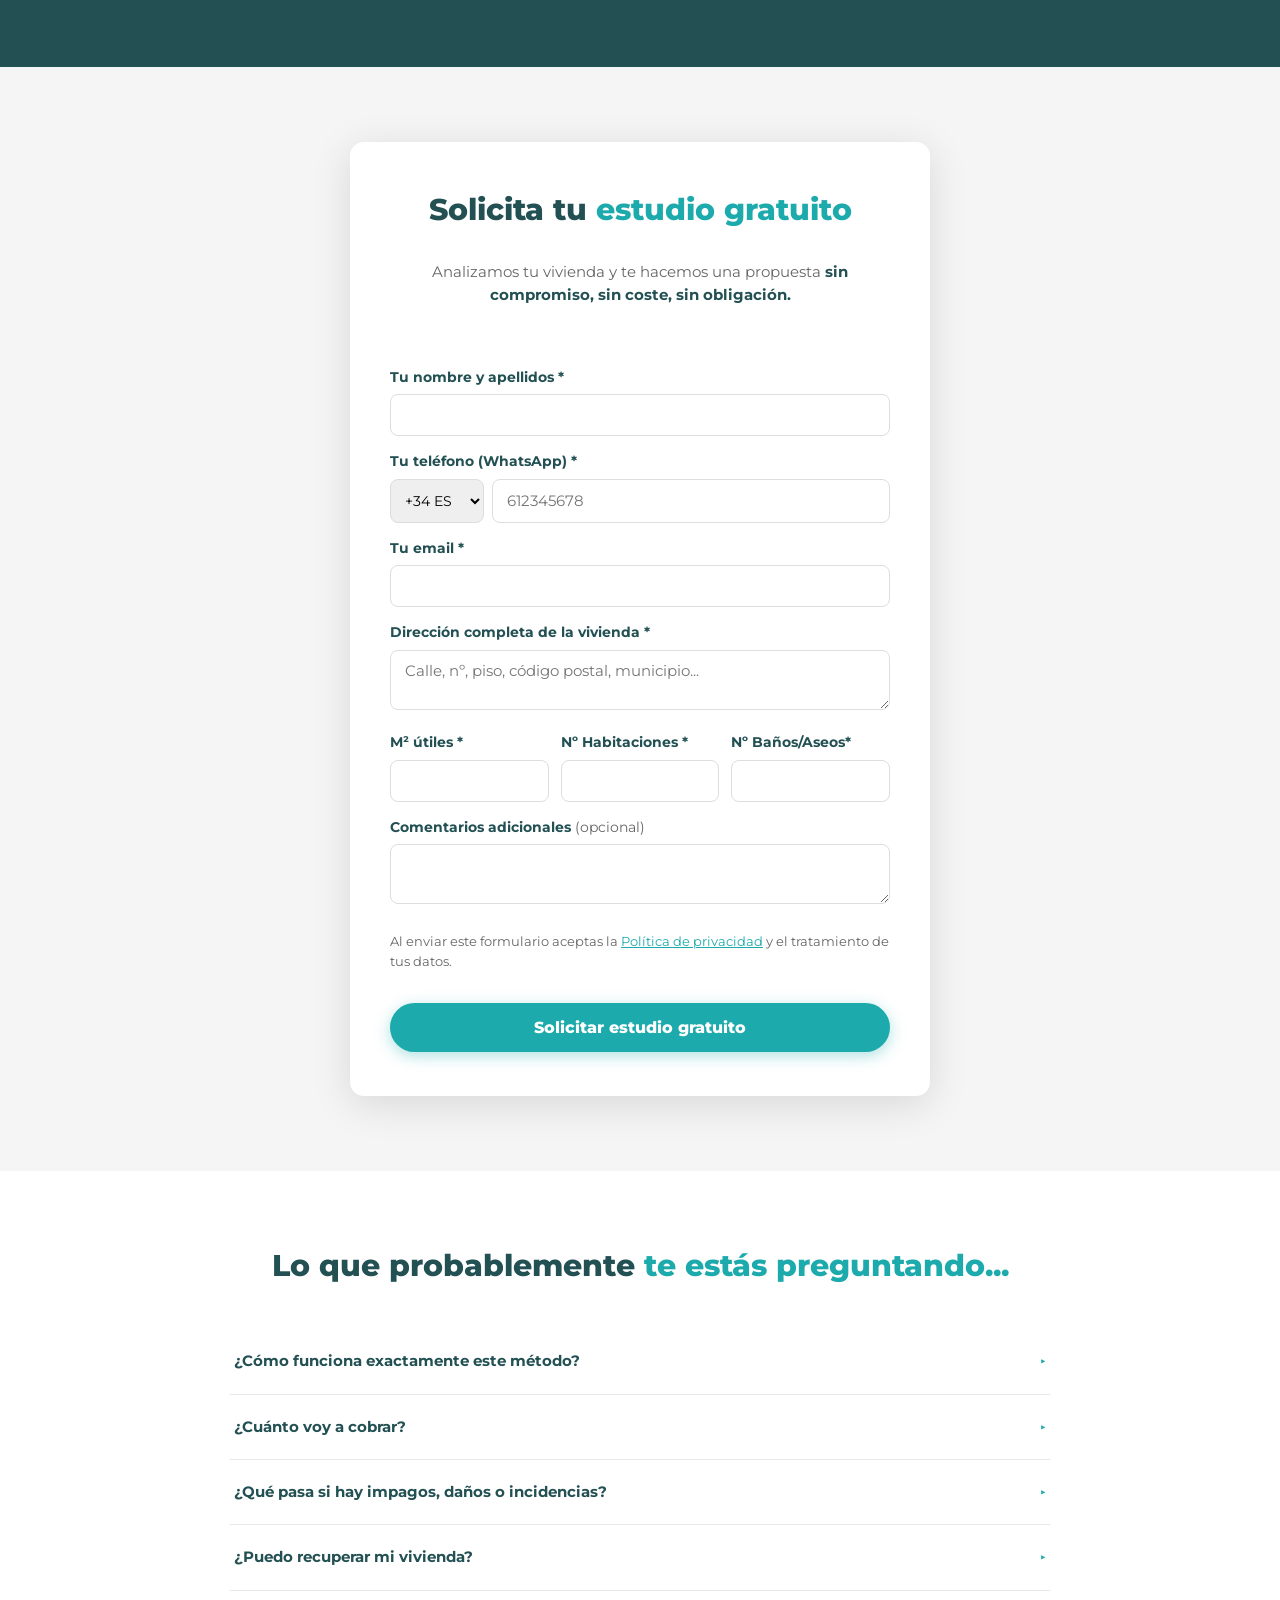
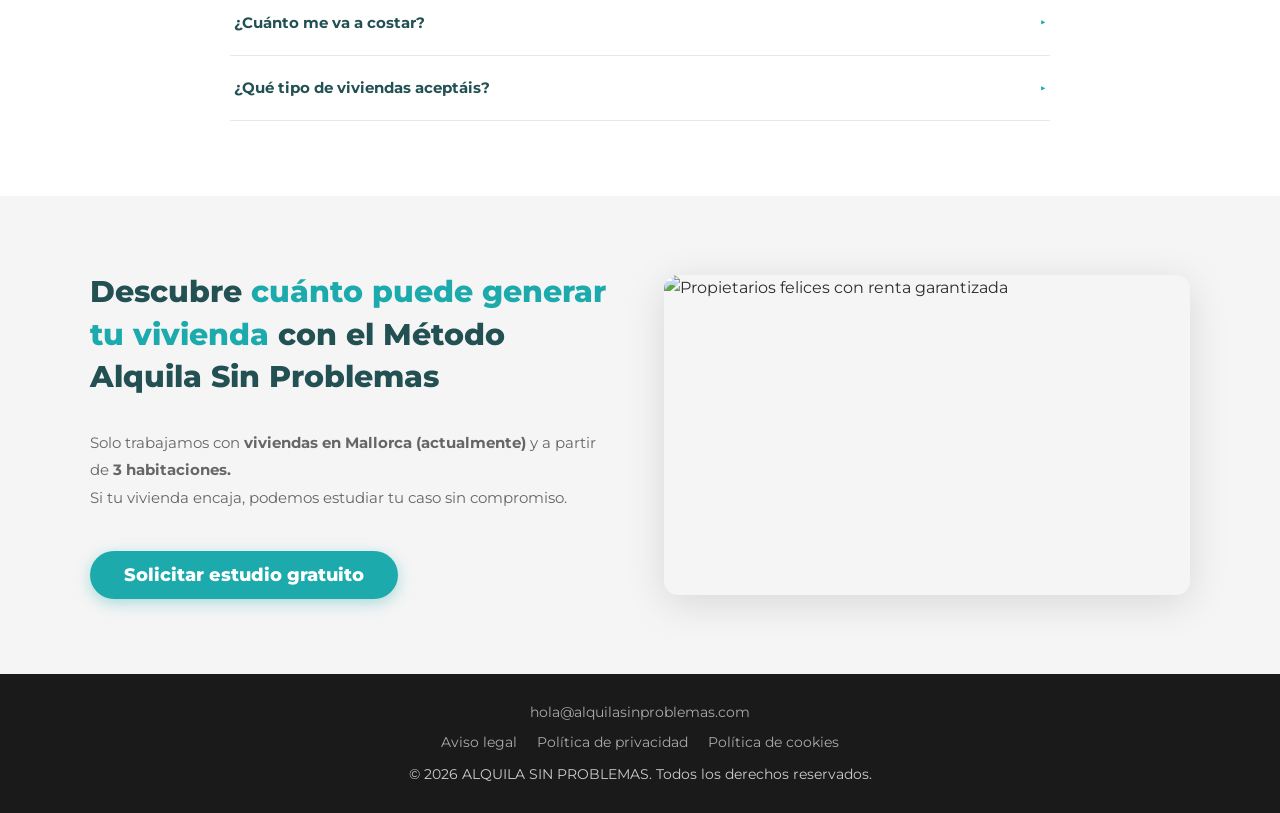
==== commit 8883f476: "Update index.html" ====
--- a/index.html
+++ b/index.html
@@ -66,7 +66,7 @@
     .hero {
       position: relative;
       min-height: 520px;
-      background: url('images/3-FOTO-HEADER-BASE-alquila-sin-probemas-tu-vivienda-foto3.webp') center center / cover no-repeat;
+      background: url('images/3-FOTO-HEADER-BASE-alquila-sin-probemas-tu-vivienda-foto3.jpg') center center / cover no-repeat;
       display: flex;
       align-items: center;
     }
@@ -210,7 +210,7 @@
       .menu-toggle { display: flex; align-items: center; justify-content: center; background: transparent; border: none; padding: 10px; cursor: pointer; font-size: 1.5rem; color: #000; }
       .mobile-menu { position: absolute; top: 100%; left: 0; right: 0; background: white; box-shadow: 0 8px 20px rgba(0,0,0,0.1); padding: 20px 6%; z-index: 99; }
       .mobile-menu.open { display: block; }
-      .hero { background: url('images/3-FOTO-HEADER-WEB-alquila-sin-probemas-tu-vivienda-foto3.webp') center top / cover no-repeat; min-height: 620px; }
+      .hero { background: url('images/3-FOTO-HEADER-WEB-alquila-sin-probemas-tu-vivienda-foto3.jpg') center top / cover no-repeat; min-height: 620px; }
       .hero-content { padding-bottom: 40px; }
       .hero-note { margin-bottom: 360px; font-size: 1.2rem; }
       .mobile-br { display: block; }
@@ -345,20 +345,20 @@
     <div class="ba-grid">
       <div class="ba-pair">
         <div class="ba-photos">
-          <div class="ba-photo" data-label="ANTES"><img src="images/5A-bano-antes.webp" alt="Baño antes" class="antes" loading="lazy"><span class="ba-label-mobile">ANTES</span></div>
-          <div class="ba-photo" data-label="DESPUÉS"><img src="images/5C-bano-despues.webp" alt="Baño después" loading="lazy"></div>
+          <div class="ba-photo" data-label="ANTES"><img src="images/5A-bano-antes.jpg" alt="Baño antes" class="antes" loading="lazy"><span class="ba-label-mobile">ANTES</span></div>
+          <div class="ba-photo" data-label="DESPUÉS"><img src="images/5C-bano-despues.jpg" alt="Baño después" loading="lazy"></div>
         </div>
       </div>
       <div class="ba-pair">
         <div class="ba-photos">
-          <div class="ba-photo" data-label="ANTES"><img src="images/6A-salon-antes.webp" alt="Salón antes" class="antes" loading="lazy"><span class="ba-label-mobile">ANTES</span></div>
-          <div class="ba-photo" data-label="DESPUÉS"><img src="images/6B-salon-despues.webp" alt="Salón después" loading="lazy"></div>
+          <div class="ba-photo" data-label="ANTES"><img src="images/6A-salon-antes.jpg" alt="Salón antes" class="antes" loading="lazy"><span class="ba-label-mobile">ANTES</span></div>
+          <div class="ba-photo" data-label="DESPUÉS"><img src="images/6B-salon-despues.jpg" alt="Salón después" loading="lazy"></div>
         </div>
       </div>
       <div class="ba-pair">
         <div class="ba-photos">
-          <div class="ba-photo" data-label="ANTES"><img src="images/7A-terraza-antes.webp" alt="Terraza antes" class="antes" loading="lazy"><span class="ba-label-mobile">ANTES</span></div>
-          <div class="ba-photo" data-label="DESPUÉS"><img src="images/7B-terraza-despues.webp" alt="Terraza después" loading="lazy"></div>
+          <div class="ba-photo" data-label="ANTES"><img src="images/7A-terraza-antes.jpg" alt="Terraza antes" class="antes" loading="lazy"><span class="ba-label-mobile">ANTES</span></div>
+          <div class="ba-photo" data-label="DESPUÉS"><img src="images/7B-terraza-despues.jpg" alt="Terraza después" loading="lazy"></div>
         </div>
       </div>
     </div>
@@ -372,7 +372,7 @@
     <div class="steps-grid">
       <div class="step-card">
         <div class="step-img">
-          <img src="images/8A-Valoramos-tu-vivienda-alquila-sin-problemas.webp" alt="Valoramos tu vivienda" loading="lazy">
+          <img src="images/8A-Valoramos-tu-vivienda-alquila-sin-problemas.jpg" alt="Valoramos tu vivienda" loading="lazy">
           <div class="step-num">01</div>
         </div>
         <div class="step-body">
@@ -382,7 +382,7 @@
       </div>
       <div class="step-card">
         <div class="step-img">
-          <img src="images/8B-invertimos-y-mejoramos-alquila-sin-problemas.webp" alt="Invertimos y mejoramos" loading="lazy">
+          <img src="images/8B-invertimos-y-mejoramos-alquila-sin-problemas.jpg" alt="Invertimos y mejoramos" loading="lazy">
           <div class="step-num">02</div>
         </div>
         <div class="step-body">
@@ -392,7 +392,7 @@
       </div>
       <div class="step-card">
         <div class="step-img">
-          <img src="images/8C-tu-cobras-nosotros-trabajamos-alquila-sin-problemas.webp" alt="Tú cobras, nosotros trabajamos" loading="lazy">
+          <img src="images/8C-tu-cobras-nosotros-trabajamos-alquila-sin-problemas.jpg" alt="Tú cobras, nosotros trabajamos" loading="lazy">
           <div class="step-num">03</div>
         </div>
         <div class="step-body">
@@ -519,7 +519,7 @@
         <a href="#formulario" class="btn-primary">Solicitar estudio gratuito</a>
       </div>
       <div class="final-cta-img">
-        <img src="images/9-FOTO-CTA-ULTIMO-alquila-sin-problemas.webp" alt="Propietarios felices con renta garantizada" loading="lazy">
+        <img src="images/9-FOTO-CTA-ULTIMO-alquila-sin-problemas.jpg" alt="Propietarios felices con renta garantizada" loading="lazy">
       </div>
     </div>
   </div>
@@ -549,19 +549,5 @@
   function acceptCookies() { localStorage.setItem('cookies', 'accepted'); document.getElementById('cookie-banner').style.display = 'none'; }
   function closeCookies() { localStorage.setItem('cookies', 'rejected'); document.getElementById('cookie-banner').style.display = 'none'; }
 </script>
-<a href="#" id="btn-top" aria-label="Volver arriba" style="
-  position:fixed; bottom:28px; right:28px; z-index:9999;
-  background:var(--teal); color:white;
-  width:48px; height:48px; border-radius:50%;
-  display:none; align-items:center; justify-content:center;
-  box-shadow:0 4px 16px rgba(0,0,0,0.2);
-  font-size:1.4rem; line-height:1; transition:background 0.2s;
-">▲</a>
-<script>
-  var btnTop = document.getElementById('btn-top');
-  window.addEventListener('scroll', function() {
-    btnTop.style.display = window.scrollY > 300 ? 'flex' : 'none';
-  });
-</script>
 </body>
 </html>
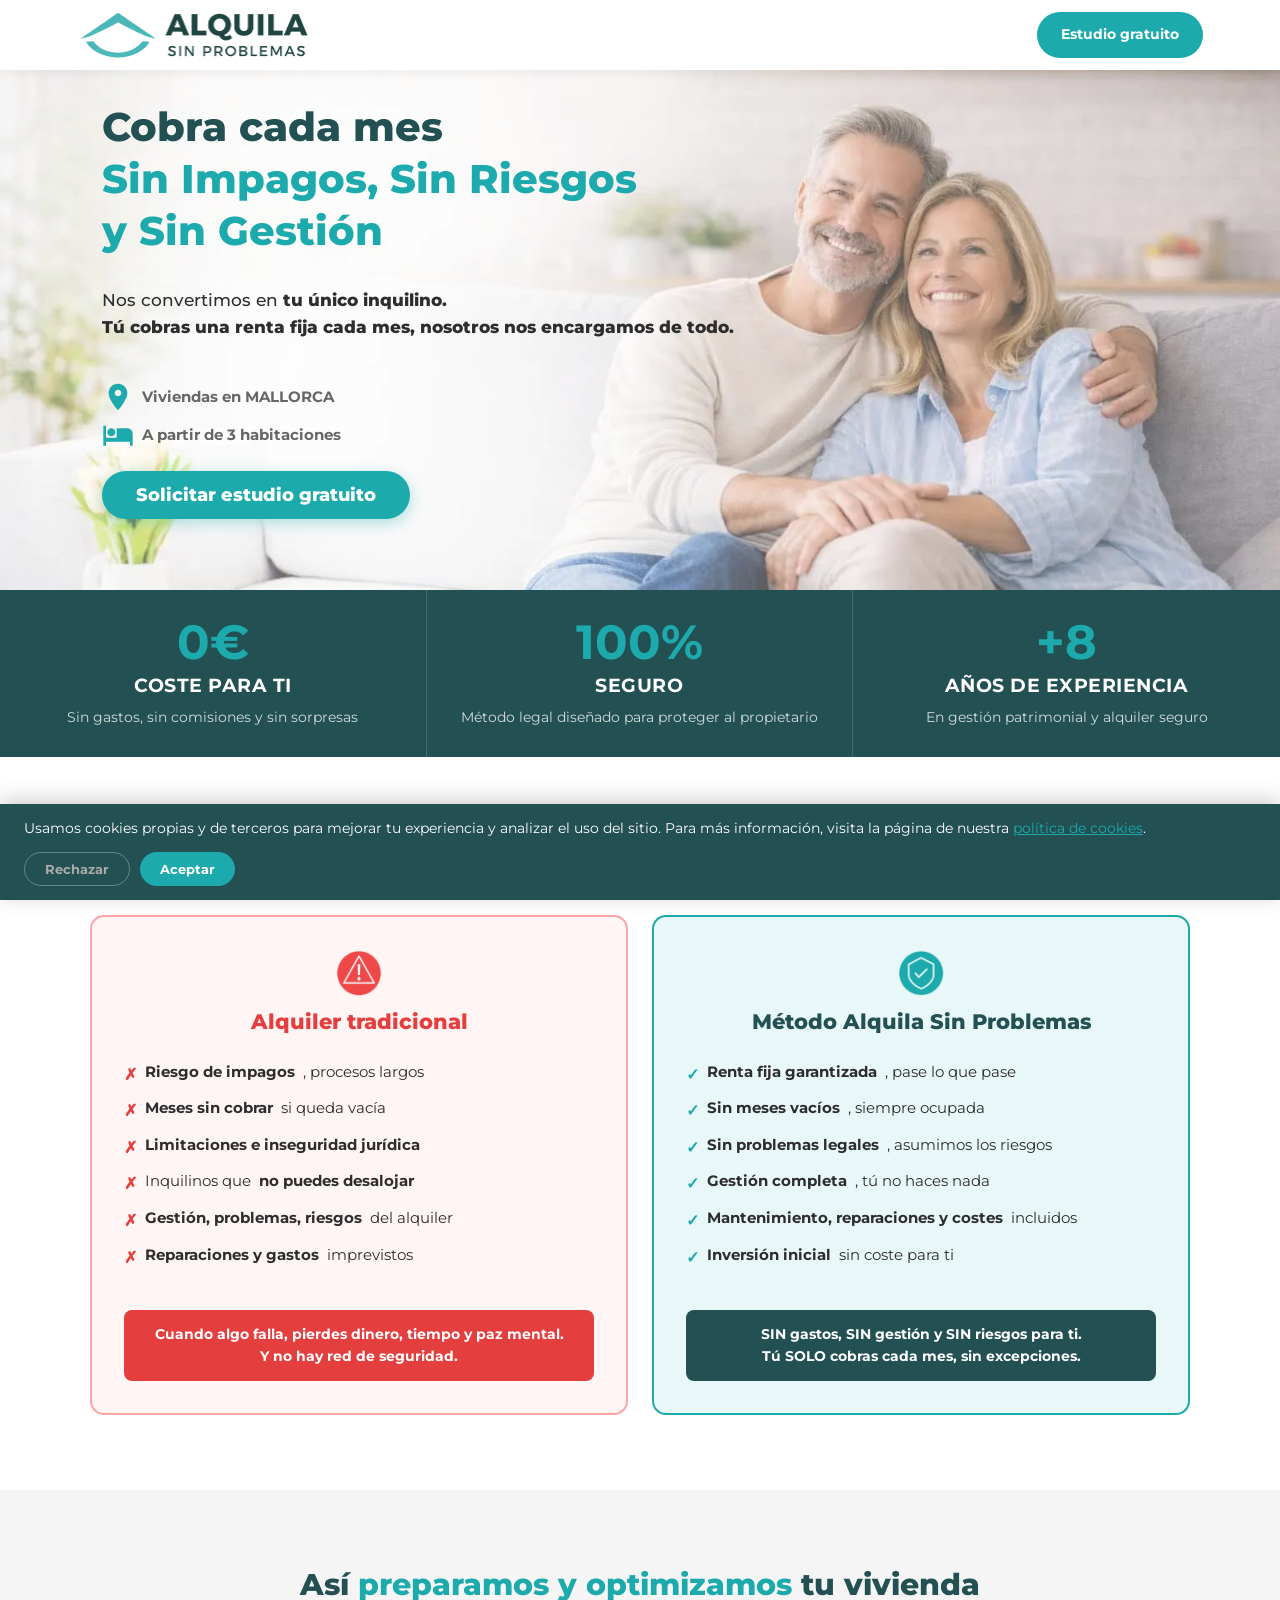
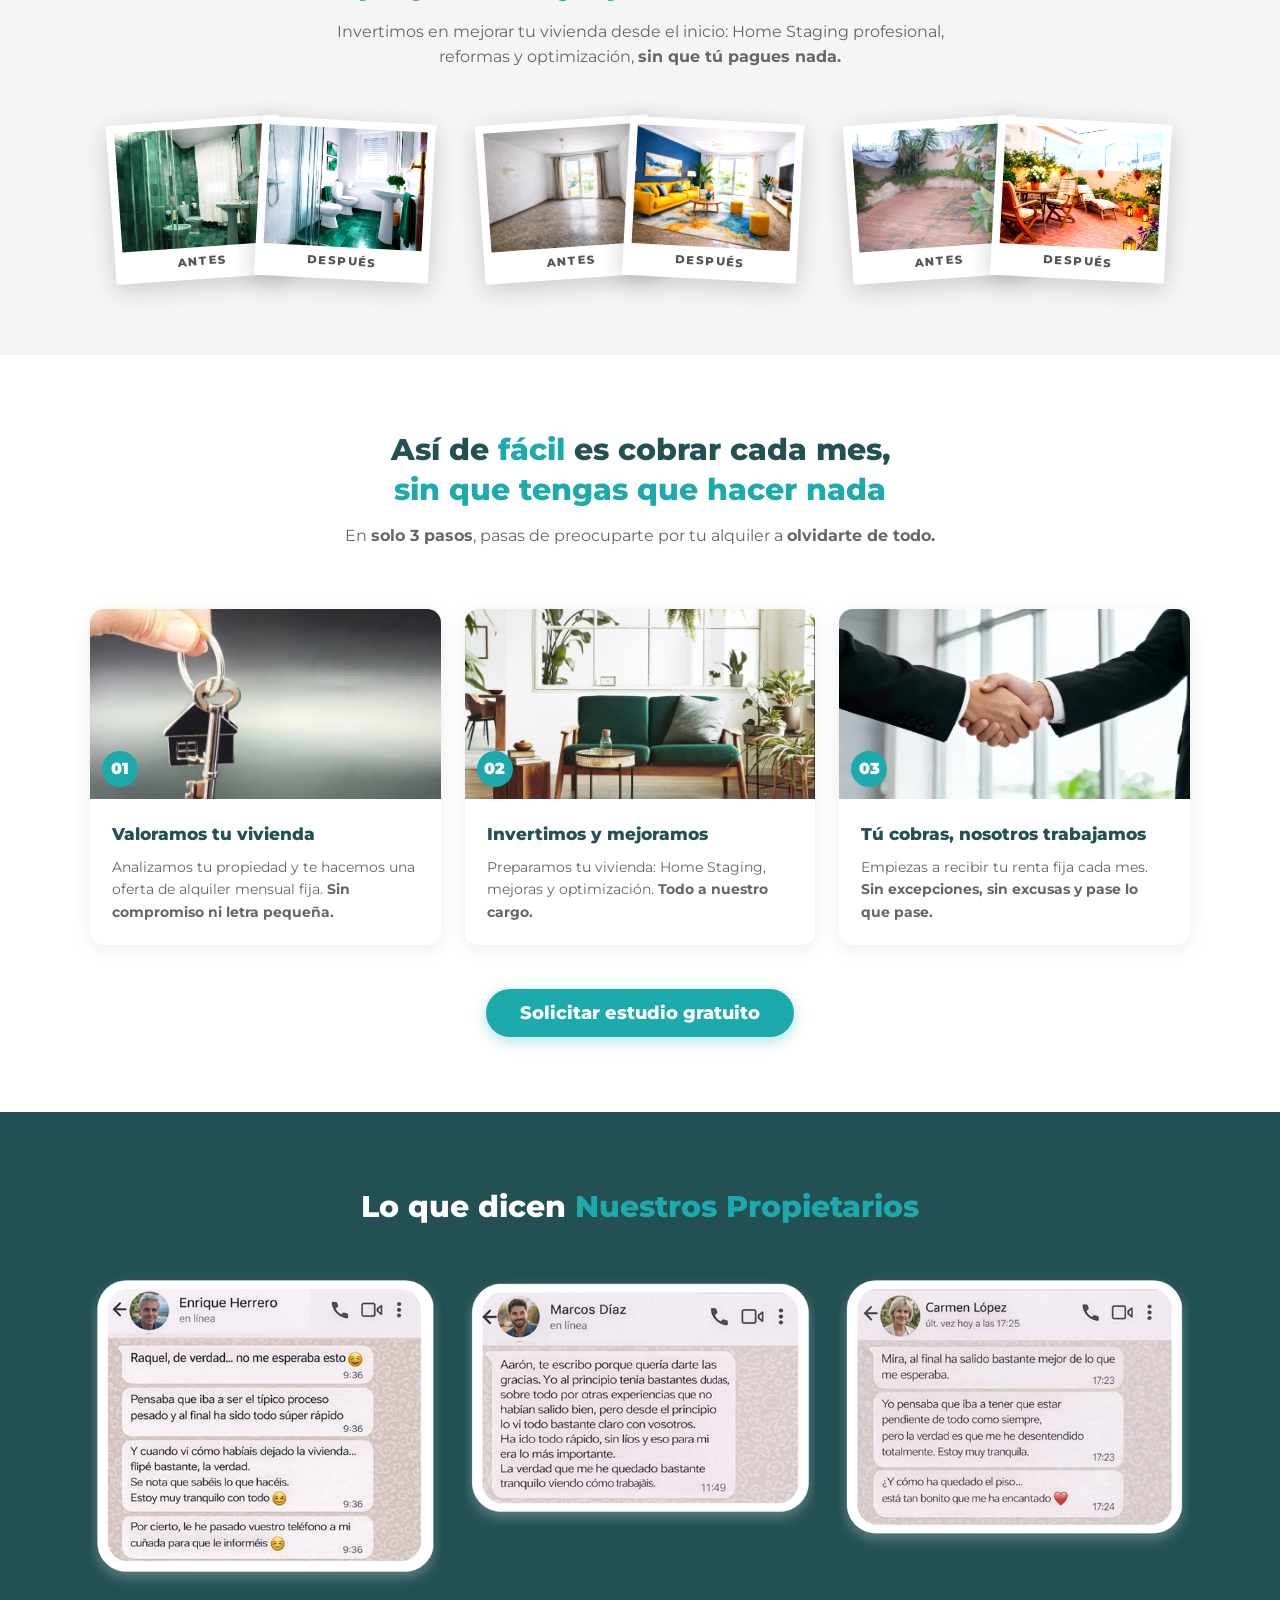
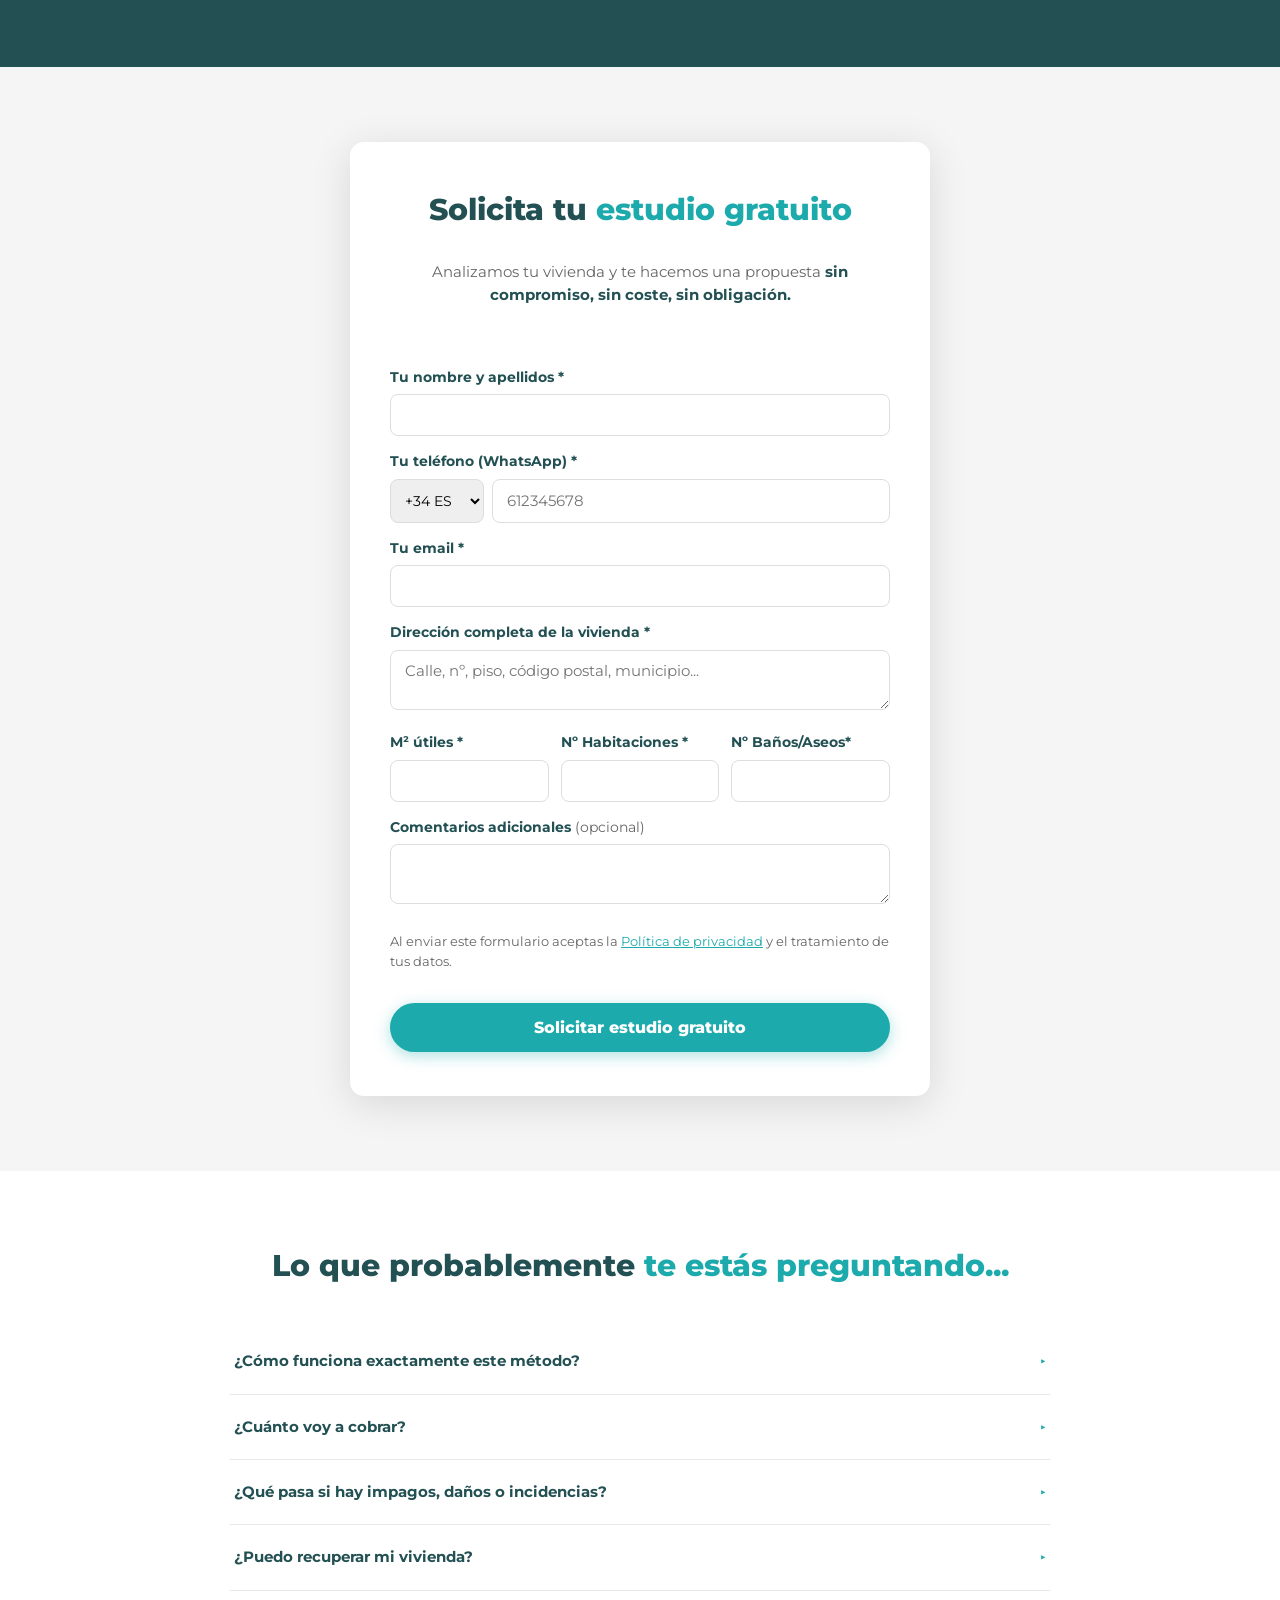
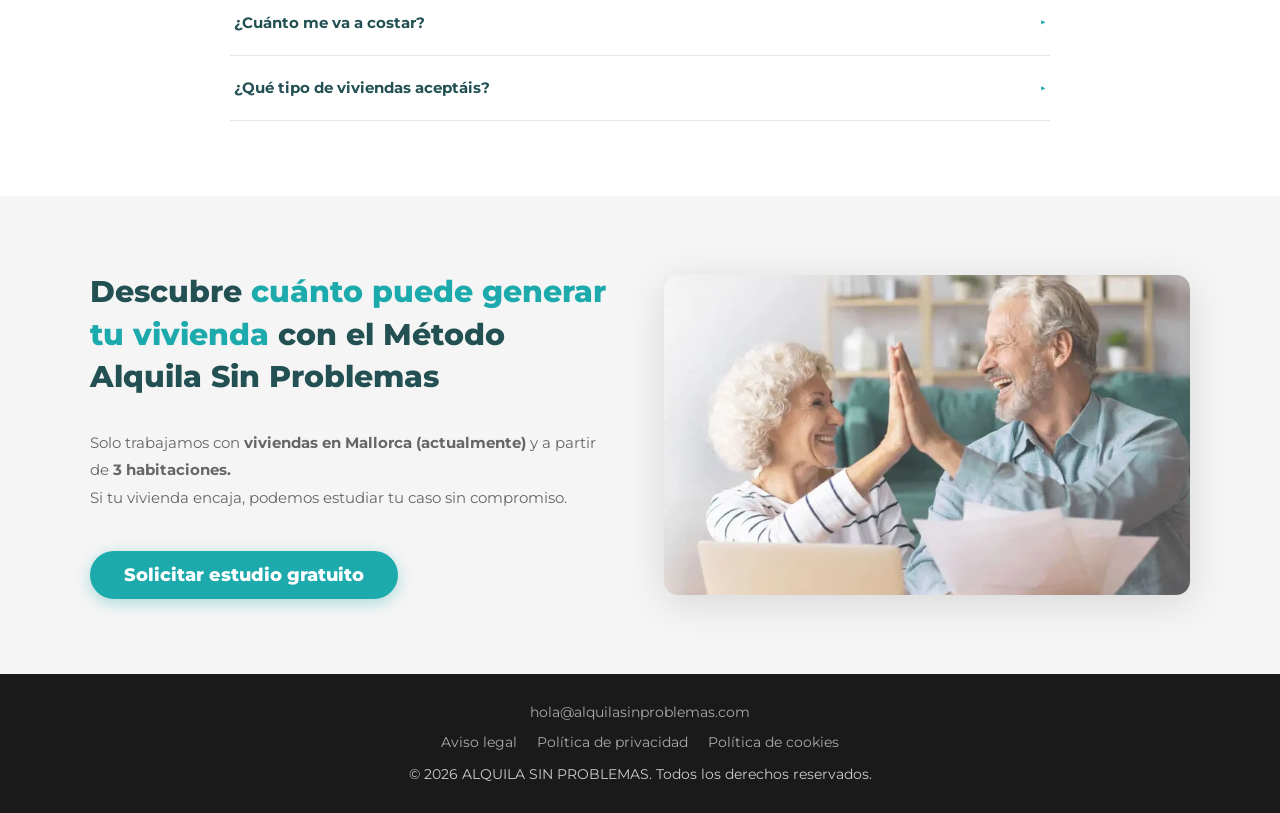
==== commit 90ae66f2: "Update index.html" ====
--- a/index.html
+++ b/index.html
@@ -66,7 +66,7 @@
     .hero {
       position: relative;
       min-height: 520px;
-      background: url('images/3-FOTO-HEADER-BASE-alquila-sin-probemas-tu-vivienda-foto3.jpg') center center / cover no-repeat;
+      background: url('images/3-FOTO-HEADER-BASE-alquila-sin-probemas-tu-vivienda-foto3.webp') center center / cover no-repeat;
       display: flex;
       align-items: center;
     }
@@ -210,7 +210,7 @@
       .menu-toggle { display: flex; align-items: center; justify-content: center; background: transparent; border: none; padding: 10px; cursor: pointer; font-size: 1.5rem; color: #000; }
       .mobile-menu { position: absolute; top: 100%; left: 0; right: 0; background: white; box-shadow: 0 8px 20px rgba(0,0,0,0.1); padding: 20px 6%; z-index: 99; }
       .mobile-menu.open { display: block; }
-      .hero { background: url('images/3-FOTO-HEADER-WEB-alquila-sin-probemas-tu-vivienda-foto3.jpg') center top / cover no-repeat; min-height: 620px; }
+      .hero { background: url('images/3-FOTO-HEADER-WEB-alquila-sin-probemas-tu-vivienda-foto3.webp') center top / cover no-repeat; min-height: 620px; }
       .hero-content { padding-bottom: 40px; }
       .hero-note { margin-bottom: 360px; font-size: 1.2rem; }
       .mobile-br { display: block; }
@@ -345,20 +345,20 @@
     <div class="ba-grid">
       <div class="ba-pair">
         <div class="ba-photos">
-          <div class="ba-photo" data-label="ANTES"><img src="images/5A-bano-antes.jpg" alt="Baño antes" class="antes" loading="lazy"><span class="ba-label-mobile">ANTES</span></div>
-          <div class="ba-photo" data-label="DESPUÉS"><img src="images/5C-bano-despues.jpg" alt="Baño después" loading="lazy"></div>
+          <div class="ba-photo" data-label="ANTES"><img src="images/5A-bano-antes.webp" alt="Baño antes" class="antes" loading="lazy"><span class="ba-label-mobile">ANTES</span></div>
+          <div class="ba-photo" data-label="DESPUÉS"><img src="images/5C-bano-despues.webp" alt="Baño después" loading="lazy"></div>
         </div>
       </div>
       <div class="ba-pair">
         <div class="ba-photos">
-          <div class="ba-photo" data-label="ANTES"><img src="images/6A-salon-antes.jpg" alt="Salón antes" class="antes" loading="lazy"><span class="ba-label-mobile">ANTES</span></div>
-          <div class="ba-photo" data-label="DESPUÉS"><img src="images/6B-salon-despues.jpg" alt="Salón después" loading="lazy"></div>
+          <div class="ba-photo" data-label="ANTES"><img src="images/6A-salon-antes.webp" alt="Salón antes" class="antes" loading="lazy"><span class="ba-label-mobile">ANTES</span></div>
+          <div class="ba-photo" data-label="DESPUÉS"><img src="images/6B-salon-despues.webp" alt="Salón después" loading="lazy"></div>
         </div>
       </div>
       <div class="ba-pair">
         <div class="ba-photos">
-          <div class="ba-photo" data-label="ANTES"><img src="images/7A-terraza-antes.jpg" alt="Terraza antes" class="antes" loading="lazy"><span class="ba-label-mobile">ANTES</span></div>
-          <div class="ba-photo" data-label="DESPUÉS"><img src="images/7B-terraza-despues.jpg" alt="Terraza después" loading="lazy"></div>
+          <div class="ba-photo" data-label="ANTES"><img src="images/7A-terraza-antes.webp" alt="Terraza antes" class="antes" loading="lazy"><span class="ba-label-mobile">ANTES</span></div>
+          <div class="ba-photo" data-label="DESPUÉS"><img src="images/7B-terraza-despues.webp" alt="Terraza después" loading="lazy"></div>
         </div>
       </div>
     </div>
@@ -372,7 +372,7 @@
     <div class="steps-grid">
       <div class="step-card">
         <div class="step-img">
-          <img src="images/8A-Valoramos-tu-vivienda-alquila-sin-problemas.jpg" alt="Valoramos tu vivienda" loading="lazy">
+          <img src="images/8A-Valoramos-tu-vivienda-alquila-sin-problemas.webp" alt="Valoramos tu vivienda" loading="lazy">
           <div class="step-num">01</div>
         </div>
         <div class="step-body">
@@ -382,7 +382,7 @@
       </div>
       <div class="step-card">
         <div class="step-img">
-          <img src="images/8B-invertimos-y-mejoramos-alquila-sin-problemas.jpg" alt="Invertimos y mejoramos" loading="lazy">
+          <img src="images/8B-invertimos-y-mejoramos-alquila-sin-problemas.webp" alt="Invertimos y mejoramos" loading="lazy">
           <div class="step-num">02</div>
         </div>
         <div class="step-body">
@@ -392,7 +392,7 @@
       </div>
       <div class="step-card">
         <div class="step-img">
-          <img src="images/8C-tu-cobras-nosotros-trabajamos-alquila-sin-problemas.jpg" alt="Tú cobras, nosotros trabajamos" loading="lazy">
+          <img src="images/8C-tu-cobras-nosotros-trabajamos-alquila-sin-problemas.webp" alt="Tú cobras, nosotros trabajamos" loading="lazy">
           <div class="step-num">03</div>
         </div>
         <div class="step-body">
@@ -519,7 +519,7 @@
         <a href="#formulario" class="btn-primary">Solicitar estudio gratuito</a>
       </div>
       <div class="final-cta-img">
-        <img src="images/9-FOTO-CTA-ULTIMO-alquila-sin-problemas.jpg" alt="Propietarios felices con renta garantizada" loading="lazy">
+        <img src="images/9-FOTO-CTA-ULTIMO-alquila-sin-problemas.webp" alt="Propietarios felices con renta garantizada" loading="lazy">
       </div>
     </div>
   </div>
@@ -549,5 +549,13 @@
   function acceptCookies() { localStorage.setItem('cookies', 'accepted'); document.getElementById('cookie-banner').style.display = 'none'; }
   function closeCookies() { localStorage.setItem('cookies', 'rejected'); document.getElementById('cookie-banner').style.display = 'none'; }
 </script>
+<a href="#" id="btn-top" aria-label="Volver arriba" style="position:fixed;bottom:28px;right:28px;z-index:9999;background:var(--teal);color:white;width:48px;height:48px;border-radius:50%;display:none;align-items:center;justify-content:center;box-shadow:0 4px 16px rgba(0,0,0,0.2);font-size:1.4rem;line-height:1;transition:background 0.2s;">▲</a>
+<script>
+  var btnTop = document.getElementById('btn-top');
+  window.addEventListener('scroll', function() {
+    btnTop.style.display = window.scrollY > 300 ? 'flex' : 'none';
+  });
+</script>
 </body>
 </html>
+
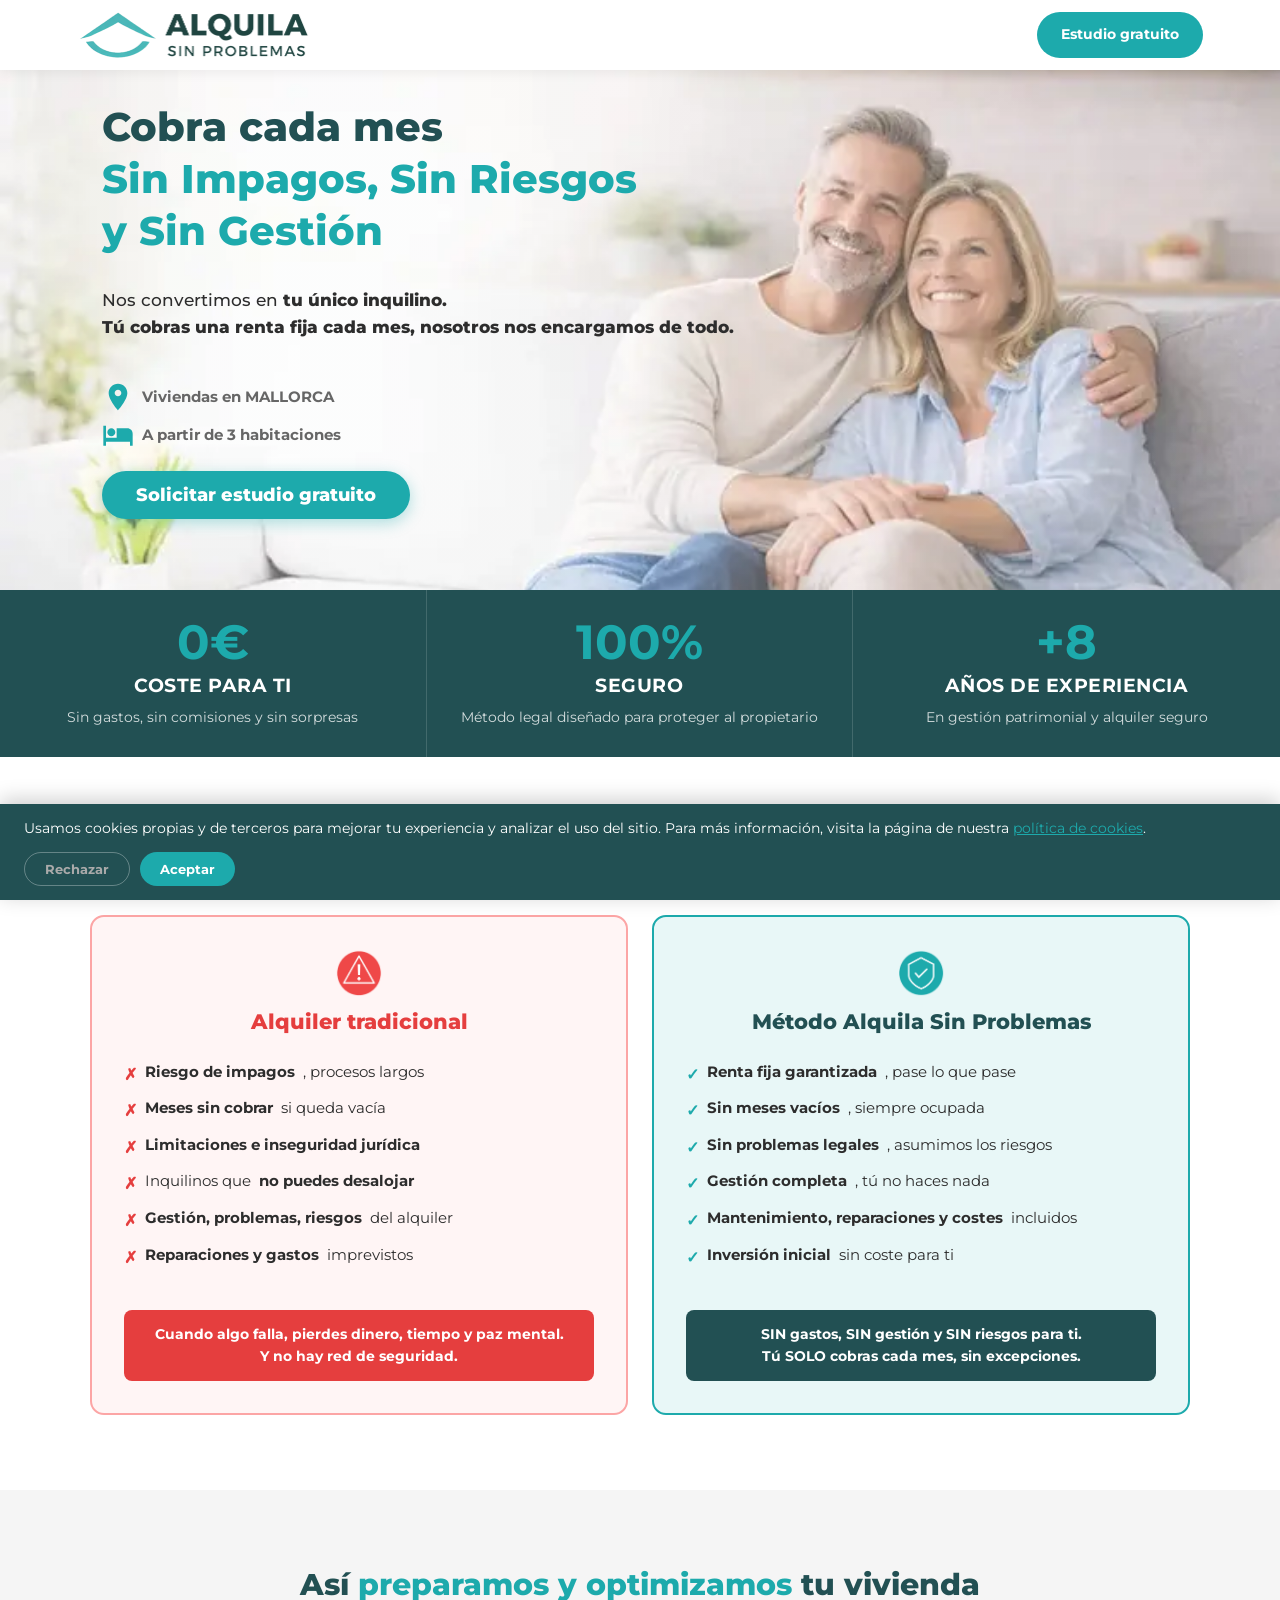
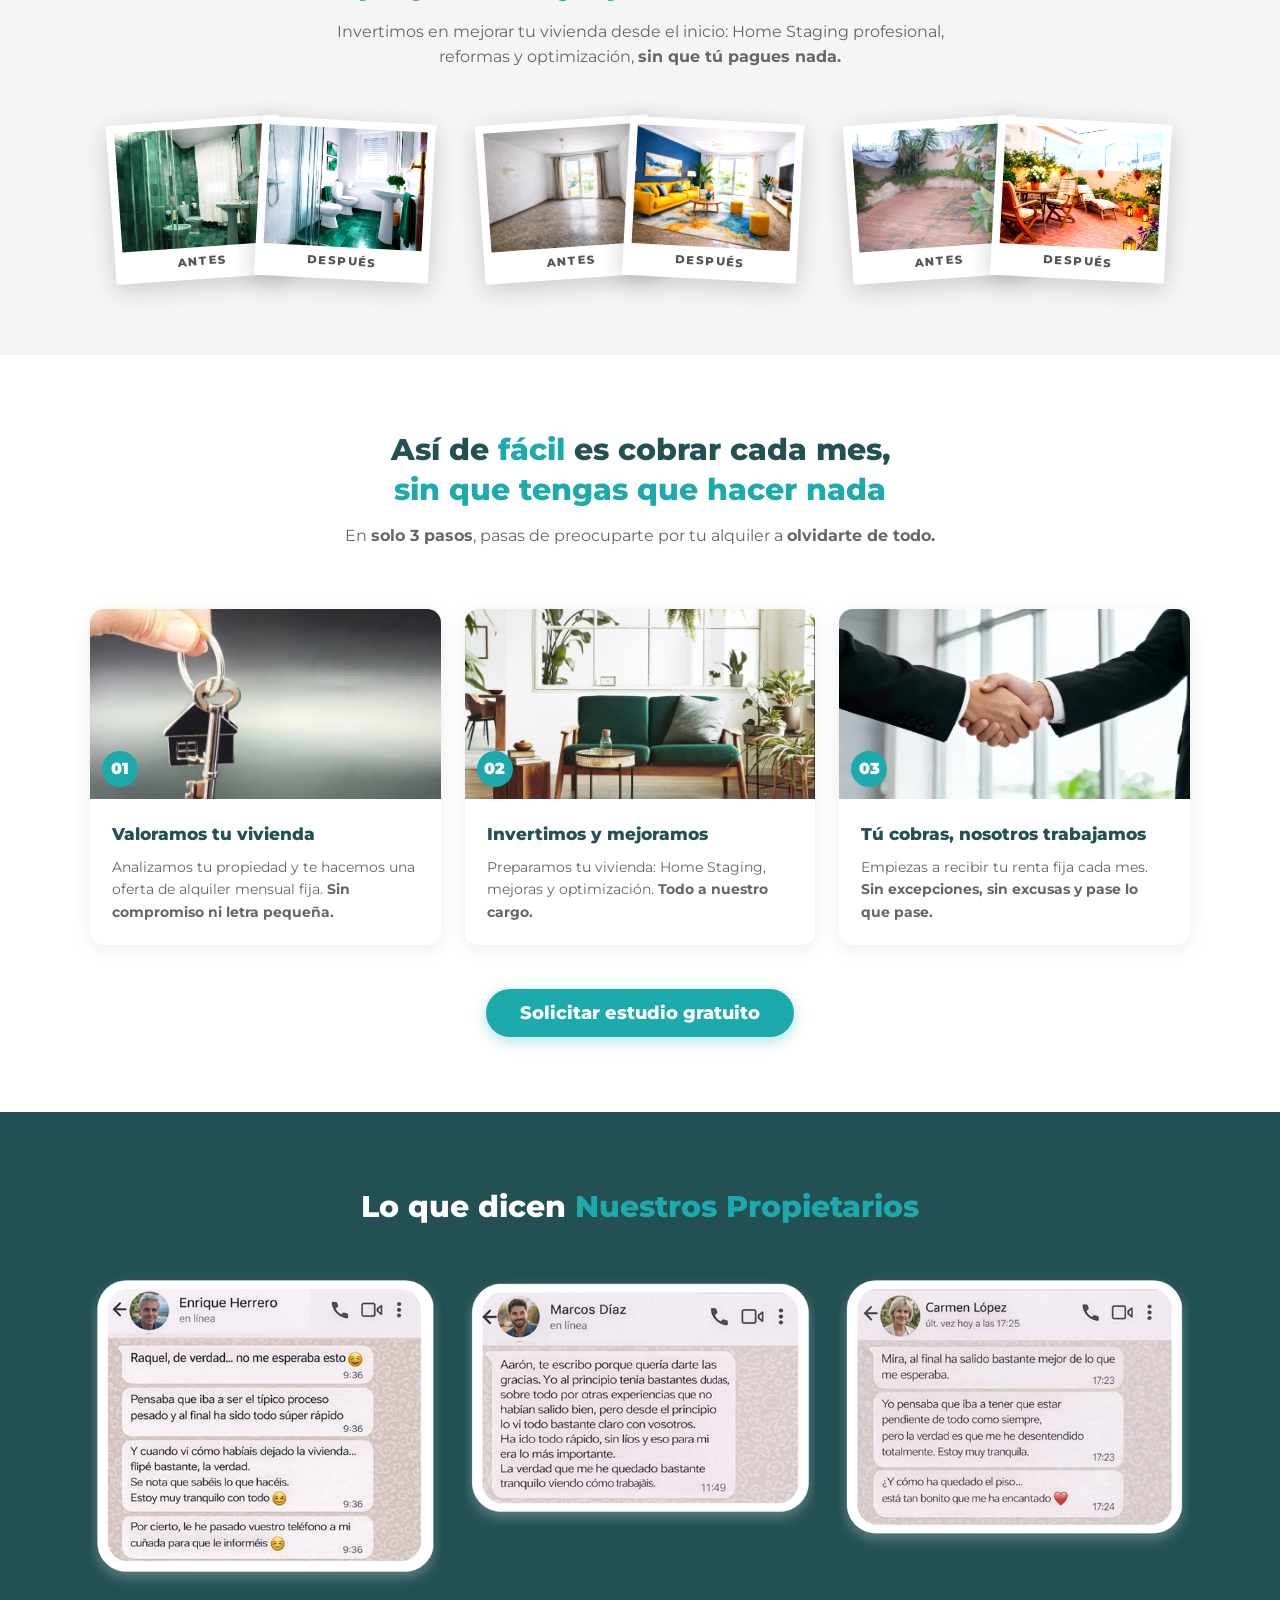
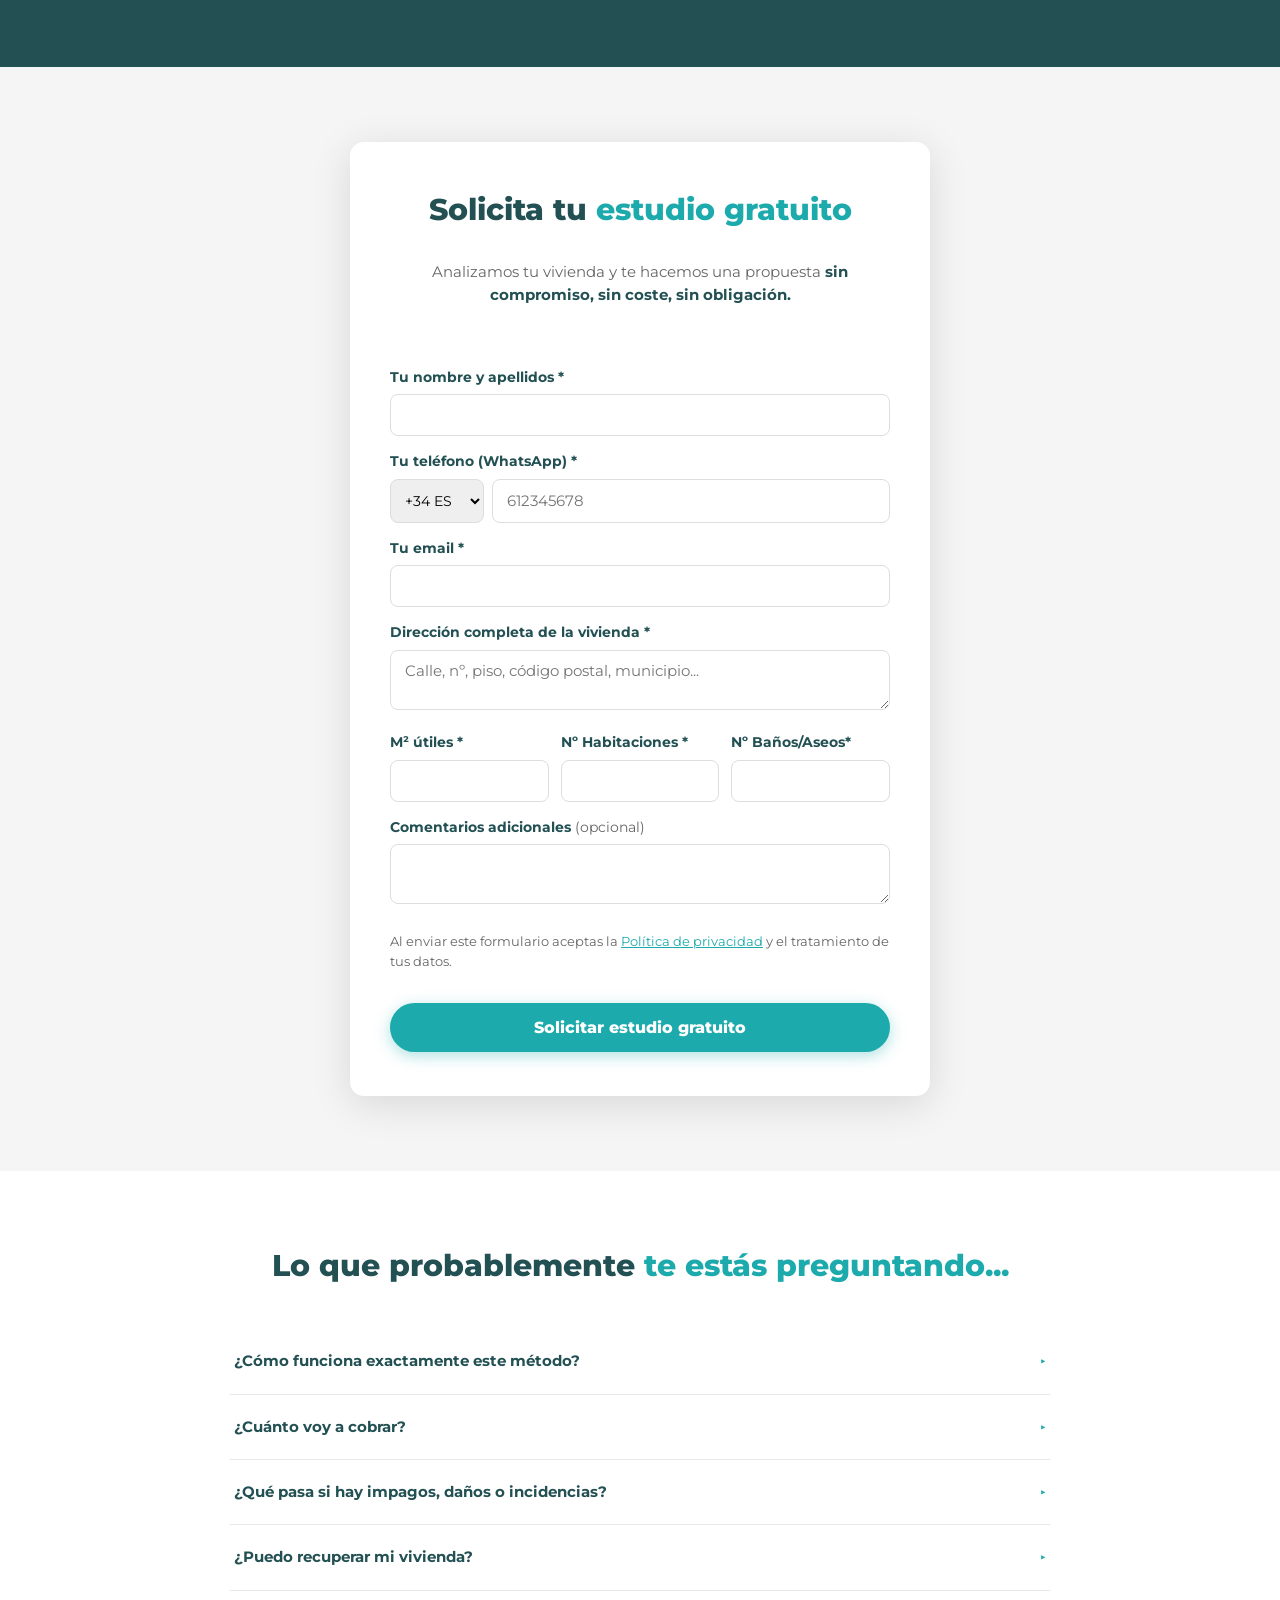
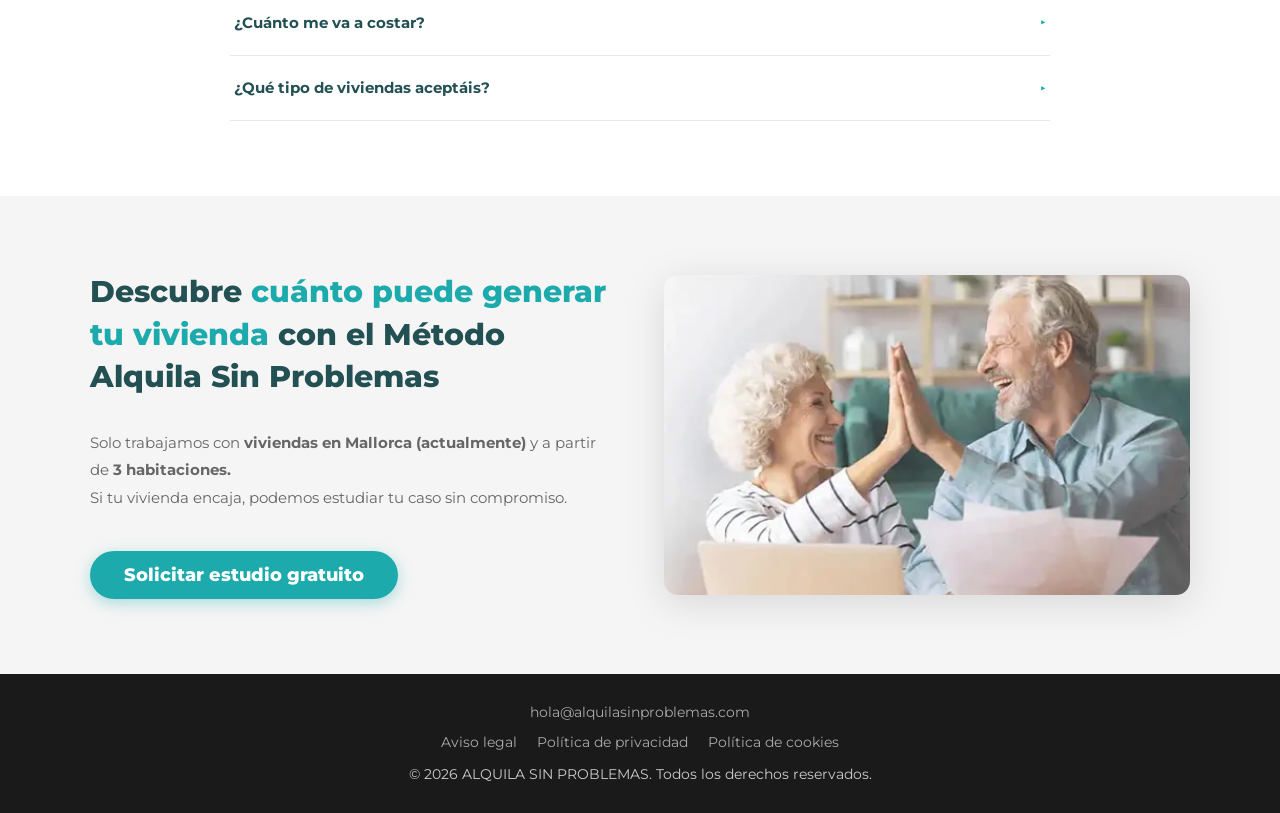
==== commit b316359b: "Update index.html" ====
--- a/index.html
+++ b/index.html
@@ -5,7 +5,7 @@
   <meta name="viewport" content="width=device-width, initial-scale=1.0">
   <title>Cobra cada mes, Sin Impagos, Sin Riesgos, Sin Gestión | Alquila Sin Problemas</title>
   <meta name="description" content="Nos convertimos en tu único inquilino. Cobras una renta fija cada mes, sin impagos, sin riesgos, sin gestión. Actualmente operamos en MALLORCA">
-  <link rel="icon" type="image/png" href="images/1-FAVICON-WEB-pequeño-logo-alquila-sin-problemas-1.png">
+  <link rel="icon" type="image/png" href="images/1-FAVICON-WEB-pequeno-logo-alquila-sin-problemas-1.png">
   <meta property="og:type" content="website">
   <meta property="og:url" content="https://alquilasinproblemas.com/">
   <meta property="og:title" content="Cobra cada mes, Sin Impagos, Sin Riesgos, Sin Gestión | Alquila Sin Problemas">
@@ -66,7 +66,7 @@
     .hero {
       position: relative;
       min-height: 520px;
-      background: url('images/3-FOTO-HEADER-BASE-alquila-sin-probemas-tu-vivienda-foto3.webp') center center / cover no-repeat;
+      background: url('images/3-FOTO-HEADER-BASE-alquila-sin-problemas-tu-vivienda-foto3.webp') center center / cover no-repeat;
       display: flex;
       align-items: center;
     }
@@ -210,7 +210,7 @@
       .menu-toggle { display: flex; align-items: center; justify-content: center; background: transparent; border: none; padding: 10px; cursor: pointer; font-size: 1.5rem; color: #000; }
       .mobile-menu { position: absolute; top: 100%; left: 0; right: 0; background: white; box-shadow: 0 8px 20px rgba(0,0,0,0.1); padding: 20px 6%; z-index: 99; }
       .mobile-menu.open { display: block; }
-      .hero { background: url('images/3-FOTO-HEADER-WEB-alquila-sin-probemas-tu-vivienda-foto3.webp') center top / cover no-repeat; min-height: 620px; }
+      .hero { background: url('images/3-FOTO-HEADER-WEB-alquila-sin-problemas-tu-vivienda-foto3.webp') center top / cover no-repeat; min-height: 620px; }
       .hero-content { padding-bottom: 40px; }
       .hero-note { margin-bottom: 360px; font-size: 1.2rem; }
       .mobile-br { display: block; }
@@ -411,8 +411,8 @@
   <div class="container">
     <h2 class="section-title text-center">Lo que dicen <span>Nuestros Propietarios</span></h2>
     <div class="testimonials-grid">
-      <div class="testimonial-card"><img src="images/10-reseña-alquila-sin-problemas-1.png" alt="Testimonio Enrique Herrero" loading="lazy"></div>
-      <div class="testimonial-card"><img src="images/10-reseña-alquila-sin-problemas-2.png" alt="Testimonio Marcos Díaz" loading="lazy"></div>
+      <div class="testimonial-card"><img src="images/10-resena-alquila-sin-problemas-1.png" alt="Testimonio Enrique Herrero" loading="lazy"></div>
+      <div class="testimonial-card"><img src="images/10-resena-alquila-sin-problemas-2.png" alt="Testimonio Marcos Díaz" loading="lazy"></div>
       <div class="testimonial-card"><img src="images/10-resena-alquila-sin-problemas-3.png" alt="Testimonio Carmen López" loading="lazy"></div>
     </div>
   </div>
